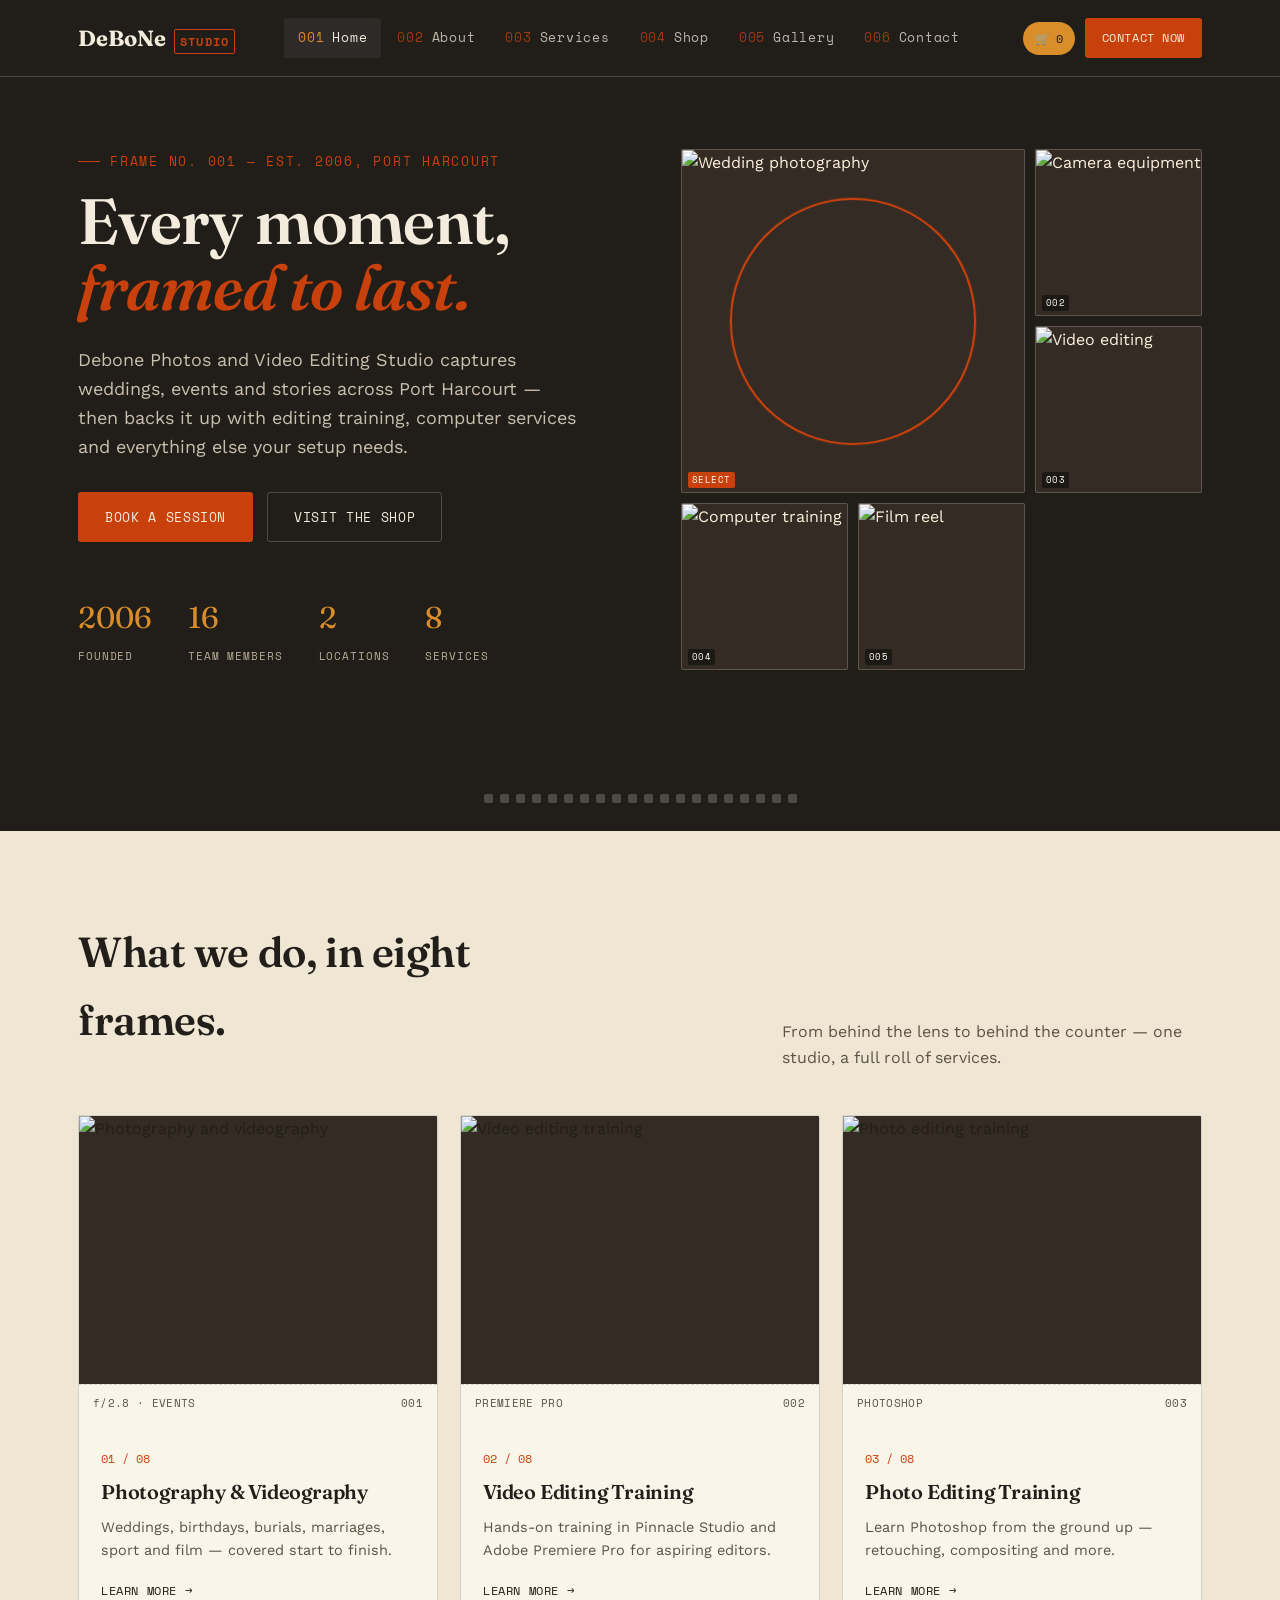
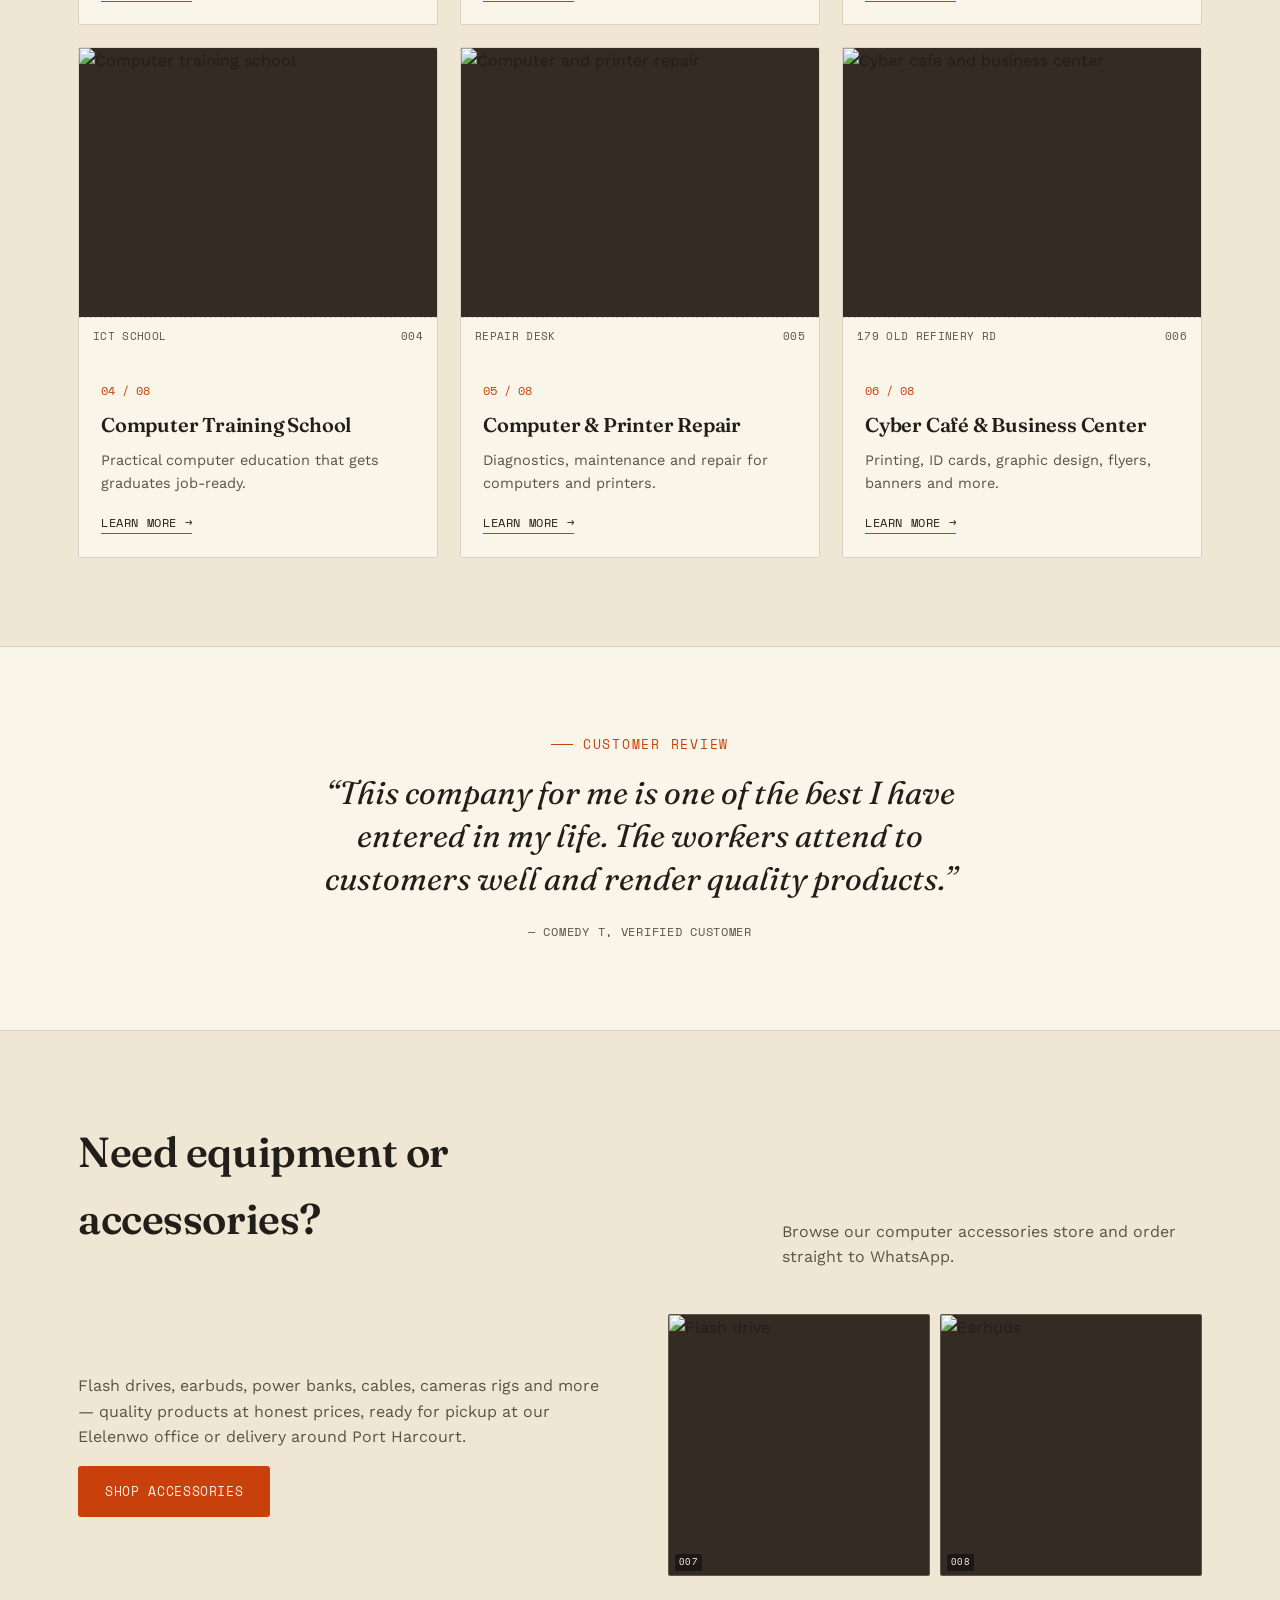
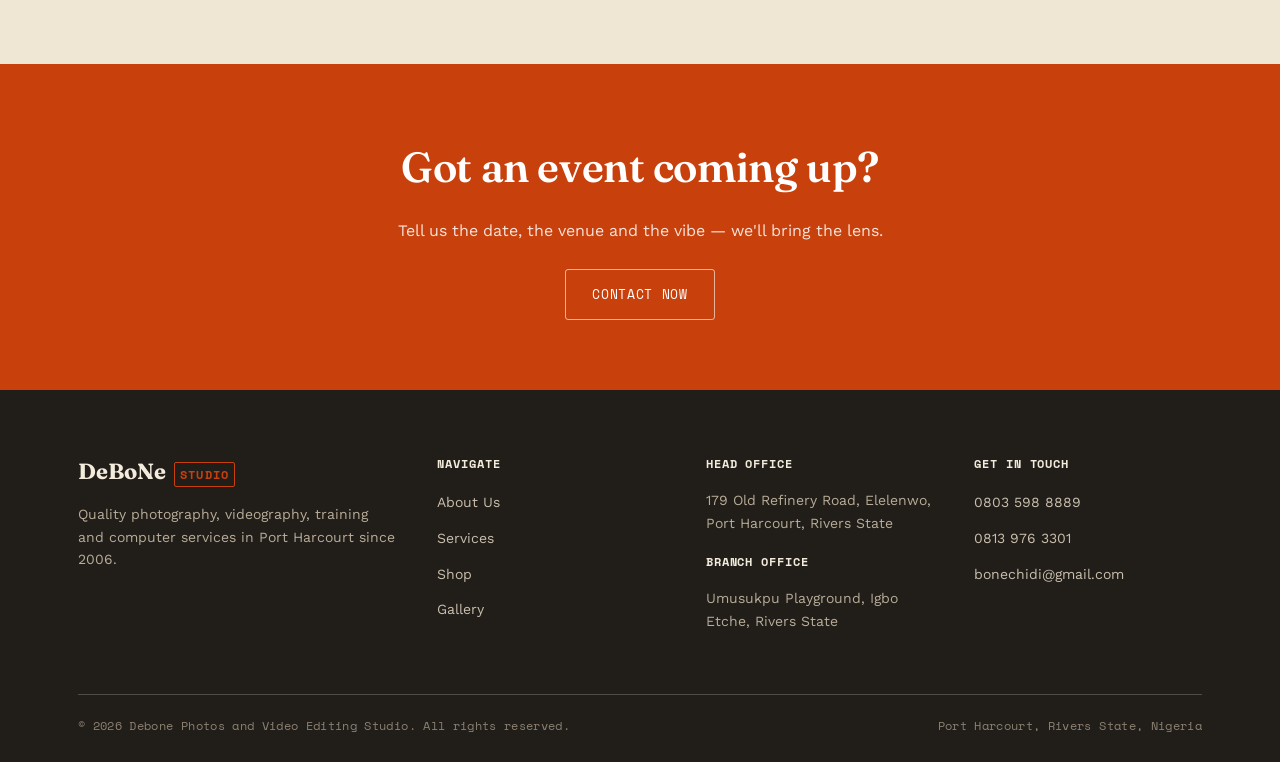
==== index.html @ 64c5678b "Add files via upload" ====
<!DOCTYPE html>
<html lang="en">
<head>
<meta charset="UTF-8">
<meta name="viewport" content="width=device-width, initial-scale=1.0">
<title>Debone Photos and Video Editing Studio | Port Harcourt</title>
<meta name="description" content="Debone Photos and Video Editing Studio — photography, videography, editing training, computer services and accessories in Port Harcourt, Rivers State, since 2006.">
<link rel="stylesheet" href="styles.css">
</head>
<body>

<header class="site-header">
  <div class="nav-wrap">
    <a href="index.html" class="logo">DeBoNe <em>STUDIO</em></a>
    <nav class="main-nav">
      <ul>
        <li><a href="index.html" class="active"><span class="num">001</span>Home</a></li>
        <li><a href="about.html"><span class="num">002</span>About</a></li>
        <li><a href="services.html"><span class="num">003</span>Services</a></li>
        <li><a href="shop.html"><span class="num">004</span>Shop</a></li>
        <li><a href="gallery.html"><span class="num">005</span>Gallery</a></li>
        <li><a href="contact.html"><span class="num">006</span>Contact</a></li>
      </ul>
    </nav>
    <div class="nav-cta">
      <a href="shop.html" class="cart-pill">🛒 <span id="navCartCount">0</span></a>
      <a href="contact.html" class="btn btn-primary btn-sm">Contact Now</a>
      <button class="hamburger" aria-label="Toggle menu">☰</button>
    </div>
  </div>
</header>

<section class="hero">
  <div class="container hero-grid">
    <div>
      <div class="eyebrow">FRAME NO. 001 — EST. 2006, PORT HARCOURT</div>
      <h1>Every moment,<br><span class="accent">framed to last.</span></h1>
      <p class="lede">Debone Photos and Video Editing Studio captures weddings, events and stories across Port Harcourt — then backs it up with editing training, computer services and everything else your setup needs.</p>
      <div class="hero-actions">
        <a href="contact.html" class="btn btn-primary">Book a Session</a>
        <a href="shop.html" class="btn btn-outline-dark">Visit the Shop</a>
      </div>
      <div class="hero-stats">
        <div><span class="n">2006</span><span class="l">Founded</span></div>
        <div><span class="n">16</span><span class="l">Team Members</span></div>
        <div><span class="n">2</span><span class="l">Locations</span></div>
        <div><span class="n">8</span><span class="l">Services</span></div>
      </div>
    </div>
    <div class="contact-sheet">
      <div class="frame selected"><img src="https://images.unsplash.com/photo-1519741497674-611481863552?w=800&q=80" alt="Wedding photography"><span class="fnum">SELECT</span></div>
      <div class="frame"><img src="https://images.unsplash.com/photo-1516035069371-29a1b244cc32?w=500&q=80" alt="Camera equipment"><span class="fnum">002</span></div>
      <div class="frame"><img src="https://images.unsplash.com/photo-1574717024653-61fd2cf4d44d?w=500&q=80" alt="Video editing"><span class="fnum">003</span></div>
      <div class="frame"><img src="https://images.unsplash.com/photo-1522202176988-66273c2fd55f?w=500&q=80" alt="Computer training"><span class="fnum">004</span></div>
      <div class="frame"><img src="https://images.unsplash.com/photo-1478720568477-152d9b164e26?w=500&q=80" alt="Film reel"><span class="fnum">005</span></div>
    </div>
  </div>
</section>

<div class="filmstrip on-dark" style="background:var(--charcoal);">
  <div class="container filmstrip">
    <span></span><span></span><span></span><span></span><span></span><span></span><span></span><span></span><span></span><span></span>
    <span></span><span></span><span></span><span></span><span></span><span></span><span></span><span></span><span></span><span></span>
  </div>
</div>

<section>
  <div class="container">
    <div class="section-head">
      <h2>What we do, in eight frames.</h2>
      <p>From behind the lens to behind the counter — one studio, a full roll of services.</p>
    </div>
    <div class="grid-3">
      <div class="proof-card">
        <div class="thumb"><img src="https://images.unsplash.com/photo-1519741497674-611481863552?w=600&q=80" alt="Photography and videography"></div>
        <div class="cap"><span>f/2.8 · EVENTS</span><span>001</span></div>
        <div class="body">
          <span class="idx">01 / 08</span>
          <h3>Photography &amp; Videography</h3>
          <p>Weddings, birthdays, burials, marriages, sport and film — covered start to finish.</p>
          <a href="services.html" class="link">Learn more →</a>
        </div>
      </div>
      <div class="proof-card">
        <div class="thumb"><img src="https://images.unsplash.com/photo-1574717024653-61fd2cf4d44d?w=600&q=80" alt="Video editing training"></div>
        <div class="cap"><span>PREMIERE PRO</span><span>002</span></div>
        <div class="body">
          <span class="idx">02 / 08</span>
          <h3>Video Editing Training</h3>
          <p>Hands-on training in Pinnacle Studio and Adobe Premiere Pro for aspiring editors.</p>
          <a href="services.html" class="link">Learn more →</a>
        </div>
      </div>
      <div class="proof-card">
        <div class="thumb"><img src="https://images.unsplash.com/photo-1609921212029-bb5a28e60960?w=600&q=80" alt="Photo editing training"></div>
        <div class="cap"><span>PHOTOSHOP</span><span>003</span></div>
        <div class="body">
          <span class="idx">03 / 08</span>
          <h3>Photo Editing Training</h3>
          <p>Learn Photoshop from the ground up — retouching, compositing and more.</p>
          <a href="services.html" class="link">Learn more →</a>
        </div>
      </div>
      <div class="proof-card">
        <div class="thumb"><img src="https://images.unsplash.com/photo-1522202176988-66273c2fd55f?w=600&q=80" alt="Computer training school"></div>
        <div class="cap"><span>ICT SCHOOL</span><span>004</span></div>
        <div class="body">
          <span class="idx">04 / 08</span>
          <h3>Computer Training School</h3>
          <p>Practical computer education that gets graduates job-ready.</p>
          <a href="services.html" class="link">Learn more →</a>
        </div>
      </div>
      <div class="proof-card">
        <div class="thumb"><img src="https://images.unsplash.com/photo-1597872200969-2b65d56bd16b?w=600&q=80" alt="Computer and printer repair"></div>
        <div class="cap"><span>REPAIR DESK</span><span>005</span></div>
        <div class="body">
          <span class="idx">05 / 08</span>
          <h3>Computer &amp; Printer Repair</h3>
          <p>Diagnostics, maintenance and repair for computers and printers.</p>
          <a href="services.html" class="link">Learn more →</a>
        </div>
      </div>
      <div class="proof-card">
        <div class="thumb"><img src="https://images.unsplash.com/photo-1568205612837-017257d2310a?w=600&q=80" alt="Cyber cafe and business center"></div>
        <div class="cap"><span>179 OLD REFINERY RD</span><span>006</span></div>
        <div class="body">
          <span class="idx">06 / 08</span>
          <h3>Cyber Café &amp; Business Center</h3>
          <p>Printing, ID cards, graphic design, flyers, banners and more.</p>
          <a href="services.html" class="link">Learn more →</a>
        </div>
      </div>
    </div>
  </div>
</section>

<section class="band">
  <div class="container quote-block">
    <div class="eyebrow" style="justify-content:center;">CUSTOMER REVIEW</div>
    <q>This company for me is one of the best I have entered in my life. The workers attend to customers well and render quality products.</q>
    <div class="who">— Comedy T, Verified Customer</div>
  </div>
</section>

<section>
  <div class="container">
    <div class="section-head">
      <h2>Need equipment or accessories?</h2>
      <p>Browse our computer accessories store and order straight to WhatsApp.</p>
    </div>
    <div class="two-col">
      <div>
        <p>Flash drives, earbuds, power banks, cables, cameras rigs and more — quality products at honest prices, ready for pickup at our Elelenwo office or delivery around Port Harcourt.</p>
        <a href="shop.html" class="btn btn-primary">Shop Accessories</a>
      </div>
      <div class="contact-sheet" style="grid-template-columns:repeat(2,1fr);">
        <div class="frame"><img src="https://images.unsplash.com/photo-1618410320928-25228d811631?w=500&q=80" alt="Flash drive"><span class="fnum">007</span></div>
        <div class="frame"><img src="https://images.unsplash.com/photo-1590658268037-6bf12165a8df?w=500&q=80" alt="Earbuds"><span class="fnum">008</span></div>
      </div>
    </div>
  </div>
</section>

<section class="cta-band">
  <div class="container">
    <h2>Got an event coming up?</h2>
    <p>Tell us the date, the venue and the vibe — we'll bring the lens.</p>
    <a href="contact.html" class="btn btn-outline-dark">Contact Now</a>
  </div>
</section>

<footer class="site-footer">
  <div class="container">
    <div class="footer-grid">
      <div>
        <div class="logo" style="margin-bottom:14px;">DeBoNe <em>STUDIO</em></div>
        <p>Quality photography, videography, training and computer services in Port Harcourt since 2006.</p>
      </div>
      <div>
        <h4>Navigate</h4>
        <ul>
          <li><a href="about.html">About Us</a></li>
          <li><a href="services.html">Services</a></li>
          <li><a href="shop.html">Shop</a></li>
          <li><a href="gallery.html">Gallery</a></li>
        </ul>
      </div>
      <div>
        <h4>Head Office</h4>
        <p>179 Old Refinery Road, Elelenwo, Port Harcourt, Rivers State</p>
        <h4 style="margin-top:18px;">Branch Office</h4>
        <p>Umusukpu Playground, Igbo Etche, Rivers State</p>
      </div>
      <div>
        <h4>Get in Touch</h4>
        <ul>
          <li><a href="tel:+2348035988889">0803 598 8889</a></li>
          <li><a href="tel:+2348139763301">0813 976 3301</a></li>
          <li><a href="mailto:bonechidi@gmail.com">bonechidi@gmail.com</a></li>
        </ul>
      </div>
    </div>
    <div class="footer-bottom">
      <span>© 2026 Debone Photos and Video Editing Studio. All rights reserved.</span>
      <span>Port Harcourt, Rivers State, Nigeria</span>
    </div>
  </div>
</footer>

<script src="script.js"></script>
</body>
</html>
---- styles.css ----
/* ============================================================
   DEBONE PHOTOS & VIDEO EDITING STUDIO
   Design system: "Contact Sheet" — darkroom / film-strip editorial
   ============================================================ */

@import url('https://fonts.googleapis.com/css2?family=Fraunces:opsz,wght@9..144,400;9..144,500;9..144,600;9..144,700;9..144,900&family=Work+Sans:wght@400;500;600;700&family=Space+Mono:wght@400;700&display=swap');

:root{
  /* palette */
  --charcoal:#211D19;
  --charcoal-soft:#332B24;
  --paper:#EFE6D3;
  --paper-card:#FAF5E9;
  --ink:#221E19;
  --ink-soft:#5B5346;
  --cream:#F3ECDD;
  --safelight:#C8410C;
  --safelight-dark:#9C3208;
  --amber:#D98E2A;
  --sage:#56624A;
  --line: rgba(34,30,25,.16);
  --line-light: rgba(243,236,221,.22);

  --font-display:'Fraunces', serif;
  --font-body:'Work Sans', sans-serif;
  --font-mono:'Space Mono', monospace;

  --container: 1180px;
  --radius: 3px;
}

*,*::before,*::after{box-sizing:border-box;}
html{scroll-behavior:smooth;}
body{
  margin:0;
  background:var(--paper);
  color:var(--ink);
  font-family:var(--font-body);
  font-size:16px;
  line-height:1.6;
  -webkit-font-smoothing:antialiased;
}
img{max-width:100%;display:block;}
a{color:inherit;text-decoration:none;}
ul{margin:0;padding:0;list-style:none;}
h1,h2,h3,h4{font-family:var(--font-display);margin:0 0 .4em;font-weight:600;letter-spacing:-.01em;}
p{margin:0 0 1em;color:var(--ink-soft);}
.container{max-width:var(--container);margin:0 auto;padding:0 28px;}
section{padding:88px 0;}
@media(max-width:768px){section{padding:56px 0;}}

/* focus visibility */
a:focus-visible,button:focus-visible,input:focus-visible,textarea:focus-visible,select:focus-visible{
  outline:2px solid var(--safelight); outline-offset:3px;
}
@media (prefers-reduced-motion: reduce){
  *{animation-duration:0.01ms !important; animation-iteration-count:1 !important; transition-duration:0.01ms !important; scroll-behavior:auto !important;}
}

/* ---------- eyebrow / mono labels ---------- */
.eyebrow{
  font-family:var(--font-mono);
  font-size:12.5px;
  letter-spacing:.14em;
  text-transform:uppercase;
  color:var(--safelight);
  display:flex;
  align-items:center;
  gap:10px;
  margin-bottom:16px;
}
.eyebrow::before{
  content:"";
  width:22px;height:1px;background:var(--safelight);
}

/* ---------- sprocket / film-strip divider ---------- */
.filmstrip{
  display:flex; gap:7px; align-items:center;
  padding:14px 0;
  overflow:hidden;
}
.filmstrip span{
  width:9px;height:9px;border-radius:2px;
  background:var(--line);
  flex:none;
}
.filmstrip.on-dark span{background:var(--line-light);}

/* ============ HEADER / FRAME-COUNTER NAV ============ */
header.site-header{
  background:var(--charcoal);
  color:var(--cream);
  position:sticky; top:0; z-index:50;
  border-bottom:1px solid var(--line-light);
}
.nav-wrap{
  display:flex; align-items:center; justify-content:space-between;
  padding:18px 28px;
  max-width:var(--container); margin:0 auto;
}
.logo{
  font-family:var(--font-display);
  font-size:22px; font-weight:700;
  color:var(--cream);
  display:flex; align-items:baseline; gap:8px;
}
.logo em{
  font-style:normal; color:var(--safelight); font-size:12px;
  font-family:var(--font-mono); letter-spacing:.1em;
  border:1px solid var(--safelight); border-radius:2px; padding:2px 5px;
}
nav.main-nav ul{display:flex; gap:2px; align-items:center;}
nav.main-nav a{
  font-family:var(--font-mono);
  font-size:12.5px;
  letter-spacing:.06em;
  color:var(--cream);
  opacity:.75;
  padding:10px 14px;
  display:flex; gap:8px; align-items:baseline;
  border-radius:2px;
  transition:opacity .15s ease, background .15s ease;
}
nav.main-nav a .num{color:var(--safelight); opacity:1;}
nav.main-nav a:hover, nav.main-nav a.active{opacity:1; background:rgba(255,255,255,.06);}
nav.main-nav a.active .num{color:var(--amber);}

.nav-cta{display:flex; align-items:center; gap:10px;}
.cart-pill{
  font-family:var(--font-mono); font-size:12px; color:var(--charcoal);
  background:var(--amber); border-radius:20px; padding:7px 12px;
  display:flex; align-items:center; gap:6px;
}
.hamburger{display:none; background:none; border:0; color:var(--cream); font-size:22px; cursor:pointer;}

@media(max-width:900px){
  nav.main-nav{
    position:fixed; inset:64px 0 0 0; background:var(--charcoal);
    display:none; flex-direction:column; padding:20px 28px; gap:6px;
    border-top:1px solid var(--line-light);
  }
  nav.main-nav.open{display:flex;}
  nav.main-nav ul{flex-direction:column; width:100%; align-items:stretch;}
  nav.main-nav a{padding:16px 6px; font-size:14px; border-bottom:1px solid var(--line-light);}
  .hamburger{display:block;}
}

/* ============ BUTTONS ============ */
.btn{
  font-family:var(--font-mono);
  font-size:13px; letter-spacing:.05em; text-transform:uppercase;
  padding:14px 26px;
  border-radius:var(--radius);
  border:1px solid transparent;
  display:inline-flex; align-items:center; gap:10px;
  cursor:pointer;
  transition:transform .15s ease, background .15s ease, color .15s ease, border-color .15s ease;
}
.btn:hover{transform:translateY(-2px);}
.btn-primary{background:var(--safelight); color:var(--cream);}
.btn-primary:hover{background:var(--safelight-dark);}
.btn-outline{border-color:var(--ink); color:var(--ink); background:transparent;}
.btn-outline:hover{background:var(--ink); color:var(--cream);}
.btn-outline-dark{border-color:var(--line-light); color:var(--cream); background:transparent;}
.btn-outline-dark:hover{background:rgba(255,255,255,.08);}
.btn-sm{padding:10px 16px; font-size:11.5px;}
.btn-block{width:100%; justify-content:center;}

/* ============ HERO / CONTACT SHEET ============ */
.hero{
  background:var(--charcoal); color:var(--cream);
  padding:72px 0 96px;
  position:relative;
}
.hero-grid{
  display:grid; grid-template-columns:1.05fr 1fr; gap:56px; align-items:center;
}
.hero h1{
  font-size:clamp(38px,5.2vw,64px);
  color:var(--cream);
  line-height:1.04;
}
.hero h1 .accent{color:var(--safelight); font-style:italic;}
.hero p.lede{color:#C9BFAE; font-size:18px; max-width:46ch;}
.hero-actions{display:flex; gap:14px; margin-top:30px; flex-wrap:wrap;}
.hero-stats{display:flex; gap:36px; margin-top:52px; flex-wrap:wrap;}
.hero-stats div{font-family:var(--font-mono);}
.hero-stats .n{font-family:var(--font-display); font-size:30px; color:var(--amber); display:block;}
.hero-stats .l{font-size:11px; letter-spacing:.08em; text-transform:uppercase; color:#B7AC98;}

/* contact sheet mosaic */
.contact-sheet{
  display:grid;
  grid-template-columns:repeat(3,1fr);
  gap:10px;
  position:relative;
}
.frame{
  position:relative;
  aspect-ratio:1/1;
  overflow:hidden;
  border-radius:2px;
  border:1px solid var(--line-light);
  background:var(--charcoal-soft);
}
.frame img{width:100%;height:100%;object-fit:cover; filter:sepia(.12) saturate(1.05);}
.frame .fnum{
  position:absolute; bottom:4px; left:6px;
  font-family:var(--font-mono); font-size:9px; color:#fff;
  background:rgba(0,0,0,.45); padding:1px 4px; border-radius:2px; letter-spacing:.05em;
}
.frame.selected{grid-column:span 2; grid-row:span 2;}
.frame.selected::after{
  content:"";
  position:absolute; inset:14%;
  border:2px solid var(--safelight);
  border-radius:50%;
  box-shadow:0 0 0 1px rgba(200,65,12,.25);
  pointer-events:none;
}
.frame.selected .fnum{background:var(--safelight); color:#fff;}

/* ============ SECTION HEADS ============ */
.section-head{
  display:flex; justify-content:space-between; align-items:flex-end; gap:24px;
  margin-bottom:44px; flex-wrap:wrap;
}
.section-head h2{font-size:clamp(28px,3.4vw,42px); max-width:16ch;}
.section-head p{max-width:42ch; margin:0;}

/* ============ CARDS: services ============ */
.grid-3{display:grid; grid-template-columns:repeat(3,1fr); gap:22px;}
.grid-2{display:grid; grid-template-columns:repeat(2,1fr); gap:22px;}
@media(max-width:900px){.grid-3,.grid-2{grid-template-columns:1fr;}}

.proof-card{
  background:var(--paper-card);
  border:1px solid var(--line);
  border-radius:2px;
  overflow:hidden;
  display:flex; flex-direction:column;
  transition:transform .18s ease, box-shadow .18s ease;
}
.proof-card:hover{transform:translateY(-4px); box-shadow:0 14px 30px rgba(34,30,25,.12);}
.proof-card .thumb{aspect-ratio:4/3; overflow:hidden; position:relative; background:var(--charcoal-soft);}
.proof-card .thumb img{width:100%;height:100%;object-fit:cover;}
.proof-card .cap{
  padding:10px 14px; border-top:1px dashed var(--line);
  font-family:var(--font-mono); font-size:11px; color:var(--ink-soft);
  display:flex; justify-content:space-between; letter-spacing:.03em;
}
.proof-card .body{padding:22px;}
.proof-card .body .idx{font-family:var(--font-mono); color:var(--safelight); font-size:12px;}
.proof-card .body h3{font-size:20px; margin-top:6px;}
.proof-card .body p{font-size:14.5px; margin-bottom:14px;}
.proof-card .body a.link{
  font-family:var(--font-mono); font-size:12px; text-transform:uppercase; letter-spacing:.05em;
  color:var(--ink); border-bottom:1px solid var(--safelight); padding-bottom:2px;
}

/* ============ TESTIMONIAL / BAND ============ */
.band{background:var(--paper-card); border-top:1px solid var(--line); border-bottom:1px solid var(--line);}
.quote-block{max-width:760px; margin:0 auto; text-align:center;}
.quote-block q{
  font-family:var(--font-display); font-size:clamp(22px,3vw,32px); font-style:italic;
  color:var(--ink); display:block; margin-bottom:22px; line-height:1.35;
}
.quote-block .who{font-family:var(--font-mono); font-size:12px; letter-spacing:.06em; color:var(--ink-soft); text-transform:uppercase;}

/* ============ CTA BAND ============ */
.cta-band{
  background:var(--safelight); color:#fff; text-align:center; padding:70px 0;
}
.cta-band h2{color:#fff; font-size:clamp(26px,3.6vw,42px);}
.cta-band p{color:rgba(255,255,255,.85); max-width:52ch; margin:0 auto 26px;}
.cta-band .btn-outline-dark{border-color:rgba(255,255,255,.6); color:#fff;}
.cta-band .btn-outline-dark:hover{background:rgba(255,255,255,.15);}

/* ============ FOOTER ============ */
footer.site-footer{background:var(--charcoal); color:#C9BFAE; padding:64px 0 26px;}
.footer-grid{display:grid; grid-template-columns:1.4fr 1fr 1fr 1fr; gap:40px; margin-bottom:48px;}
@media(max-width:800px){.footer-grid{grid-template-columns:1fr 1fr;} }
footer.site-footer h4{color:var(--cream); font-family:var(--font-mono); font-size:12px; letter-spacing:.08em; text-transform:uppercase; margin-bottom:16px;}
footer.site-footer p{color:#B7AC98; font-size:14px;}
footer.site-footer ul li{margin-bottom:10px;}
footer.site-footer a{color:#C9BFAE; font-size:14px; transition:color .15s ease;}
footer.site-footer a:hover{color:var(--amber);}
.footer-bottom{
  border-top:1px solid var(--line-light); padding-top:22px;
  display:flex; justify-content:space-between; flex-wrap:wrap; gap:12px;
  font-family:var(--font-mono); font-size:11.5px; color:#8B8172; letter-spacing:.03em;
}

/* ============ PAGE HEADER (inner pages) ============ */
.page-hero{background:var(--charcoal); color:var(--cream); padding:64px 0 54px;}
.page-hero h1{color:var(--cream); font-size:clamp(32px,4.6vw,52px);}
.page-hero p{color:#C9BFAE; max-width:56ch; font-size:17px;}
.breadcrumb{font-family:var(--font-mono); font-size:11.5px; color:var(--amber); letter-spacing:.06em; margin-bottom:14px;}

/* ============ FORMS ============ */
.field{margin-bottom:20px;}
.field label{
  display:block; font-family:var(--font-mono); font-size:11.5px; text-transform:uppercase;
  letter-spacing:.06em; margin-bottom:8px; color:var(--ink-soft);
}
.field input, .field textarea, .field select{
  width:100%; padding:13px 14px; border:1px solid var(--line); border-radius:2px;
  background:var(--paper-card); font-family:var(--font-body); font-size:15px; color:var(--ink);
}
.field textarea{min-height:130px; resize:vertical;}
.field input:focus, .field textarea:focus, .field select:focus{border-color:var(--safelight);}
.form-row{display:grid; grid-template-columns:1fr 1fr; gap:18px;}
@media(max-width:700px){.form-row{grid-template-columns:1fr;}}
.form-note{font-family:var(--font-mono); font-size:12px; color:var(--ink-soft); margin-top:6px;}

/* ============ SHOP ============ */
.shop-layout{display:grid; grid-template-columns:1fr 340px; gap:40px; align-items:flex-start;}
@media(max-width:980px){.shop-layout{grid-template-columns:1fr;}}
.shop-toolbar{display:flex; gap:10px; flex-wrap:wrap; margin-bottom:26px;}
.chip{
  font-family:var(--font-mono); font-size:12px; padding:8px 14px; border-radius:20px;
  border:1px solid var(--line); cursor:pointer; background:var(--paper-card);
  transition:background .15s ease, color .15s ease;
}
.chip.active{background:var(--ink); color:var(--cream); border-color:var(--ink);}
.product-grid{display:grid; grid-template-columns:repeat(3,1fr); gap:20px;}
@media(max-width:900px){.product-grid{grid-template-columns:repeat(2,1fr);}}
@media(max-width:560px){.product-grid{grid-template-columns:1fr;}}
.product-card{
  background:var(--paper-card); border:1px solid var(--line); border-radius:2px; overflow:hidden;
  display:flex; flex-direction:column;
}
.product-card .thumb{aspect-ratio:1/1; overflow:hidden; background:var(--charcoal-soft);}
.product-card .thumb img{width:100%;height:100%;object-fit:cover;}
.product-card .pbody{padding:16px; display:flex; flex-direction:column; gap:8px; flex:1;}
.product-card .tag{font-family:var(--font-mono); font-size:10px; letter-spacing:.06em; text-transform:uppercase; color:var(--safelight);}
.product-card h4{font-size:16px; margin:0;}
.product-card .price{font-family:var(--font-mono); font-weight:700; color:var(--sage); font-size:15px; margin-top:auto;}
.product-card .add-btn{
  margin-top:8px; width:100%; padding:10px; border:1px solid var(--ink); background:transparent;
  font-family:var(--font-mono); font-size:11.5px; text-transform:uppercase; letter-spacing:.05em; cursor:pointer;
  border-radius:2px; transition:all .15s ease;
}
.product-card .add-btn:hover{background:var(--ink); color:var(--cream);}
.product-card .add-btn.added{background:var(--sage); border-color:var(--sage); color:#fff;}

.cart-panel{
  background:var(--charcoal); color:var(--cream); border-radius:3px; padding:24px;
  position:sticky; top:100px;
}
.cart-panel h3{color:var(--cream); font-size:19px; display:flex; align-items:center; justify-content:space-between;}
.cart-panel h3 .count{font-family:var(--font-mono); font-size:12px; background:var(--safelight); padding:2px 8px; border-radius:12px;}
#cartItems{margin:18px 0; display:flex; flex-direction:column; gap:12px; max-height:320px; overflow:auto;}
.cart-item{display:flex; justify-content:space-between; gap:8px; font-size:13.5px; border-bottom:1px solid var(--line-light); padding-bottom:10px;}
.cart-item .ci-name{color:var(--cream);}
.cart-item .ci-meta{font-family:var(--font-mono); font-size:11px; color:#B7AC98;}
.cart-item .ci-remove{color:var(--safelight); font-family:var(--font-mono); font-size:11px; cursor:pointer; background:none; border:none;}
.cart-empty{font-family:var(--font-mono); font-size:12.5px; color:#B7AC98; padding:20px 0; text-align:center; border:1px dashed var(--line-light); border-radius:2px;}
.cart-total{display:flex; justify-content:space-between; font-family:var(--font-mono); font-size:14px; padding-top:14px; border-top:1px solid var(--line-light); margin-bottom:18px;}
.cart-total strong{color:var(--amber);}

/* ============ GALLERY ============ */
.gallery-grid{display:grid; grid-template-columns:repeat(4,1fr); gap:12px;}
@media(max-width:900px){.gallery-grid{grid-template-columns:repeat(2,1fr);}}
.gallery-grid .frame{aspect-ratio:1/1; cursor:pointer;}
.gallery-grid .frame:nth-child(5n+1){grid-column:span 2; grid-row:span 2;}
.video-grid{display:grid; grid-template-columns:repeat(2,1fr); gap:22px; margin-top:20px;}
@media(max-width:800px){.video-grid{grid-template-columns:1fr;}}
.video-card{border:1px solid var(--line); background:var(--paper-card); border-radius:2px; overflow:hidden;}
.video-card .video-wrap{position:relative; padding-top:56.25%; background:var(--charcoal);}
.video-card .video-wrap iframe{position:absolute; inset:0; width:100%; height:100%; border:0;}
.video-card .vcap{padding:14px 16px; font-family:var(--font-mono); font-size:12.5px; color:var(--ink-soft);}

/* ============ MAP / CONTACT ============ */
.contact-layout{display:grid; grid-template-columns:1fr 1fr; gap:48px; align-items:start;}
@media(max-width:900px){.contact-layout{grid-template-columns:1fr;}}
.office-card{border:1px solid var(--line); background:var(--paper-card); padding:22px; border-radius:2px; margin-bottom:16px;}
.office-card .eyebrow{margin-bottom:8px;}
.office-card h4{font-size:17px; margin-bottom:6px;}
.map-embed{border:1px solid var(--line); border-radius:2px; overflow:hidden; height:280px; margin-bottom:16px;}
.map-embed iframe{width:100%;height:100%;border:0;}
.contact-quick{display:flex; gap:12px; flex-wrap:wrap; margin-top:8px;}
.quick-btn{
  display:flex; align-items:center; gap:8px; border:1px solid var(--line); padding:10px 16px;
  border-radius:2px; font-family:var(--font-mono); font-size:12.5px; background:var(--paper-card);
}
.quick-btn:hover{border-color:var(--safelight); color:var(--safelight);}

/* ============ MISC UTILITY ============ */
.text-center{text-align:center;}
.tag-list{display:flex; gap:10px; flex-wrap:wrap; margin-top:14px;}
.tag-list span{
  font-family:var(--font-mono); font-size:11px; text-transform:uppercase; letter-spacing:.05em;
  border:1px solid var(--line); padding:6px 12px; border-radius:20px; color:var(--ink-soft);
}
.two-col{display:grid; grid-template-columns:1fr 1fr; gap:56px; align-items:center;}
@media(max-width:860px){.two-col{grid-template-columns:1fr; gap:32px;}}
.stat-grid{display:grid; grid-template-columns:repeat(4,1fr); gap:22px; text-align:center;}
@media(max-width:700px){.stat-grid{grid-template-columns:repeat(2,1fr);}}
.stat-grid .n{font-family:var(--font-display); font-size:40px; color:var(--safelight); display:block;}
.stat-grid .l{font-family:var(--font-mono); font-size:11px; letter-spacing:.06em; text-transform:uppercase; color:var(--ink-soft);}

.team-strip{display:flex; gap:16px; flex-wrap:wrap; margin-top:24px;}
.avatar-frame{width:64px; height:64px; border-radius:50%; border:2px solid var(--safelight); overflow:hidden;}
.avatar-frame img{width:100%; height:100%; object-fit:cover;}

.toast{
  position:fixed; bottom:24px; right:24px; background:var(--ink); color:var(--cream);
  padding:14px 20px; border-radius:2px; font-family:var(--font-mono); font-size:13px;
  transform:translateY(120%); transition:transform .3s ease; z-index:200; max-width:320px;
}
.toast.show{transform:translateY(0);}
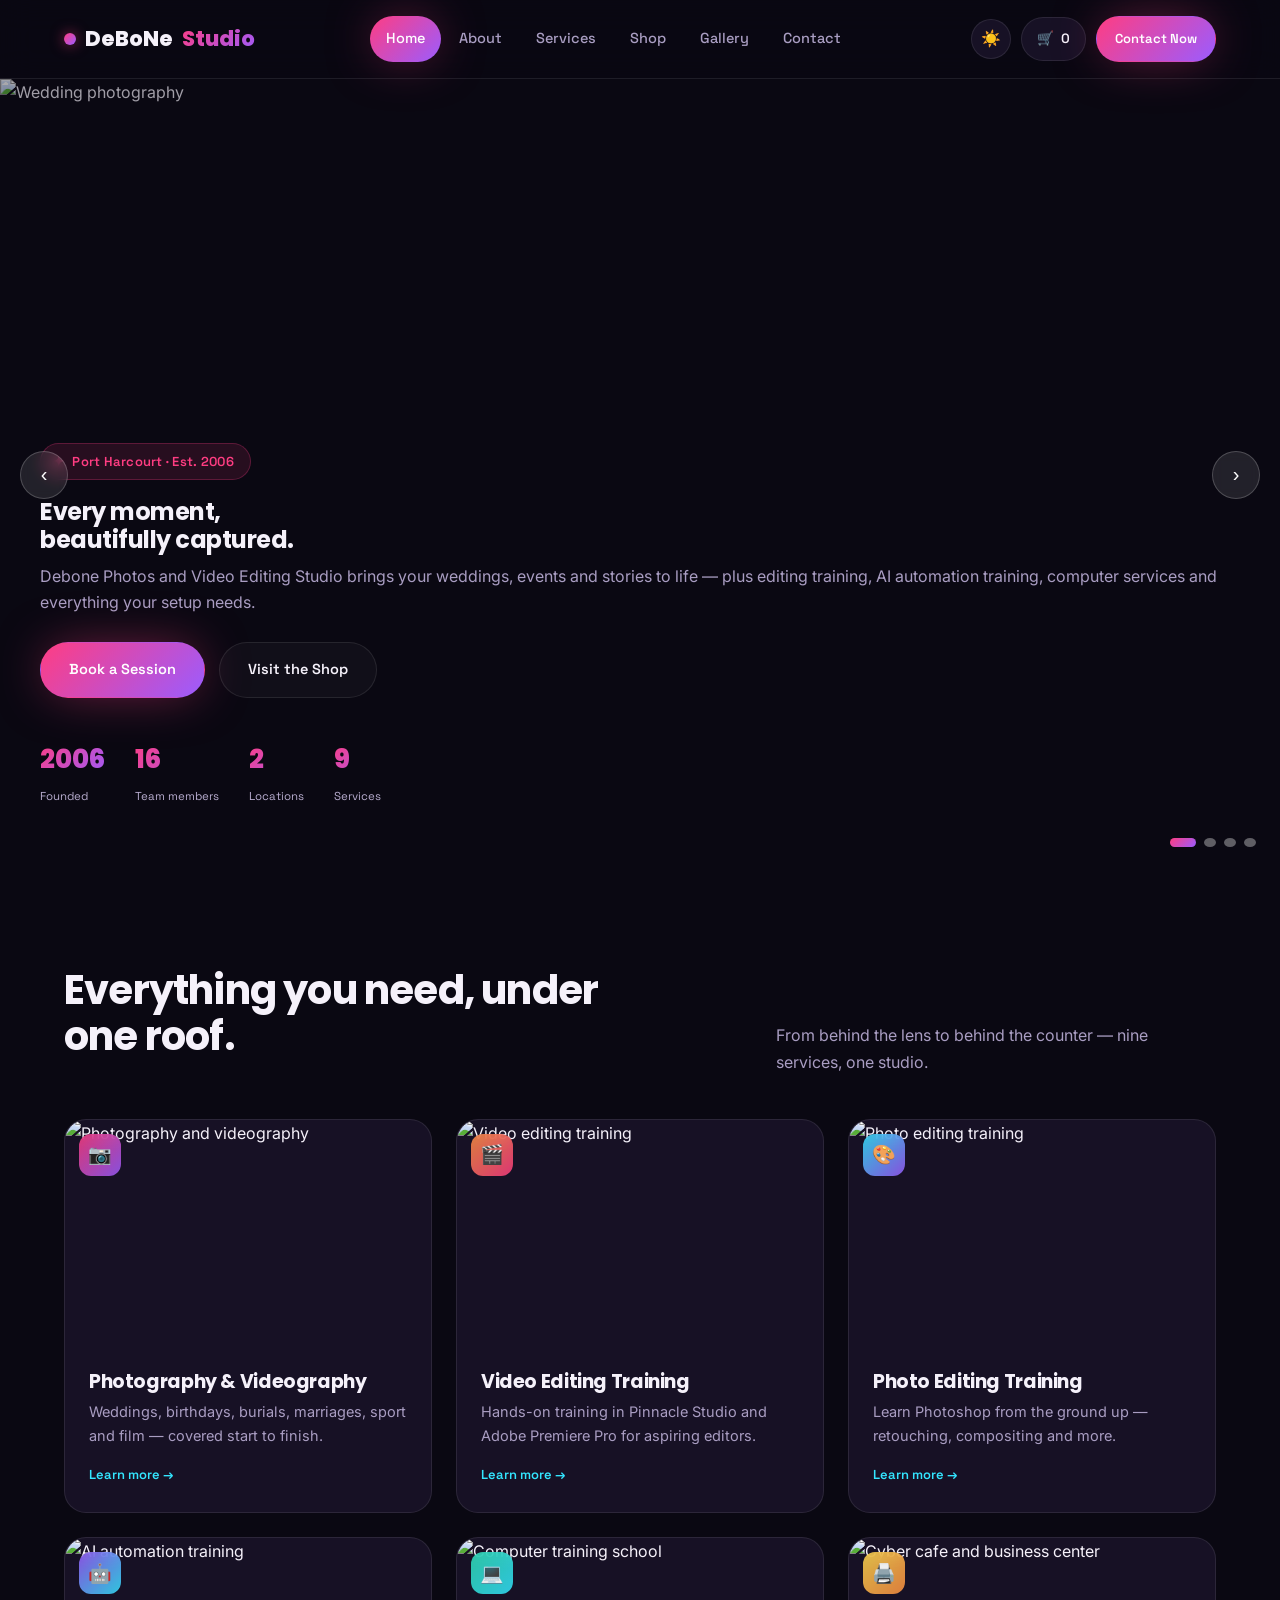
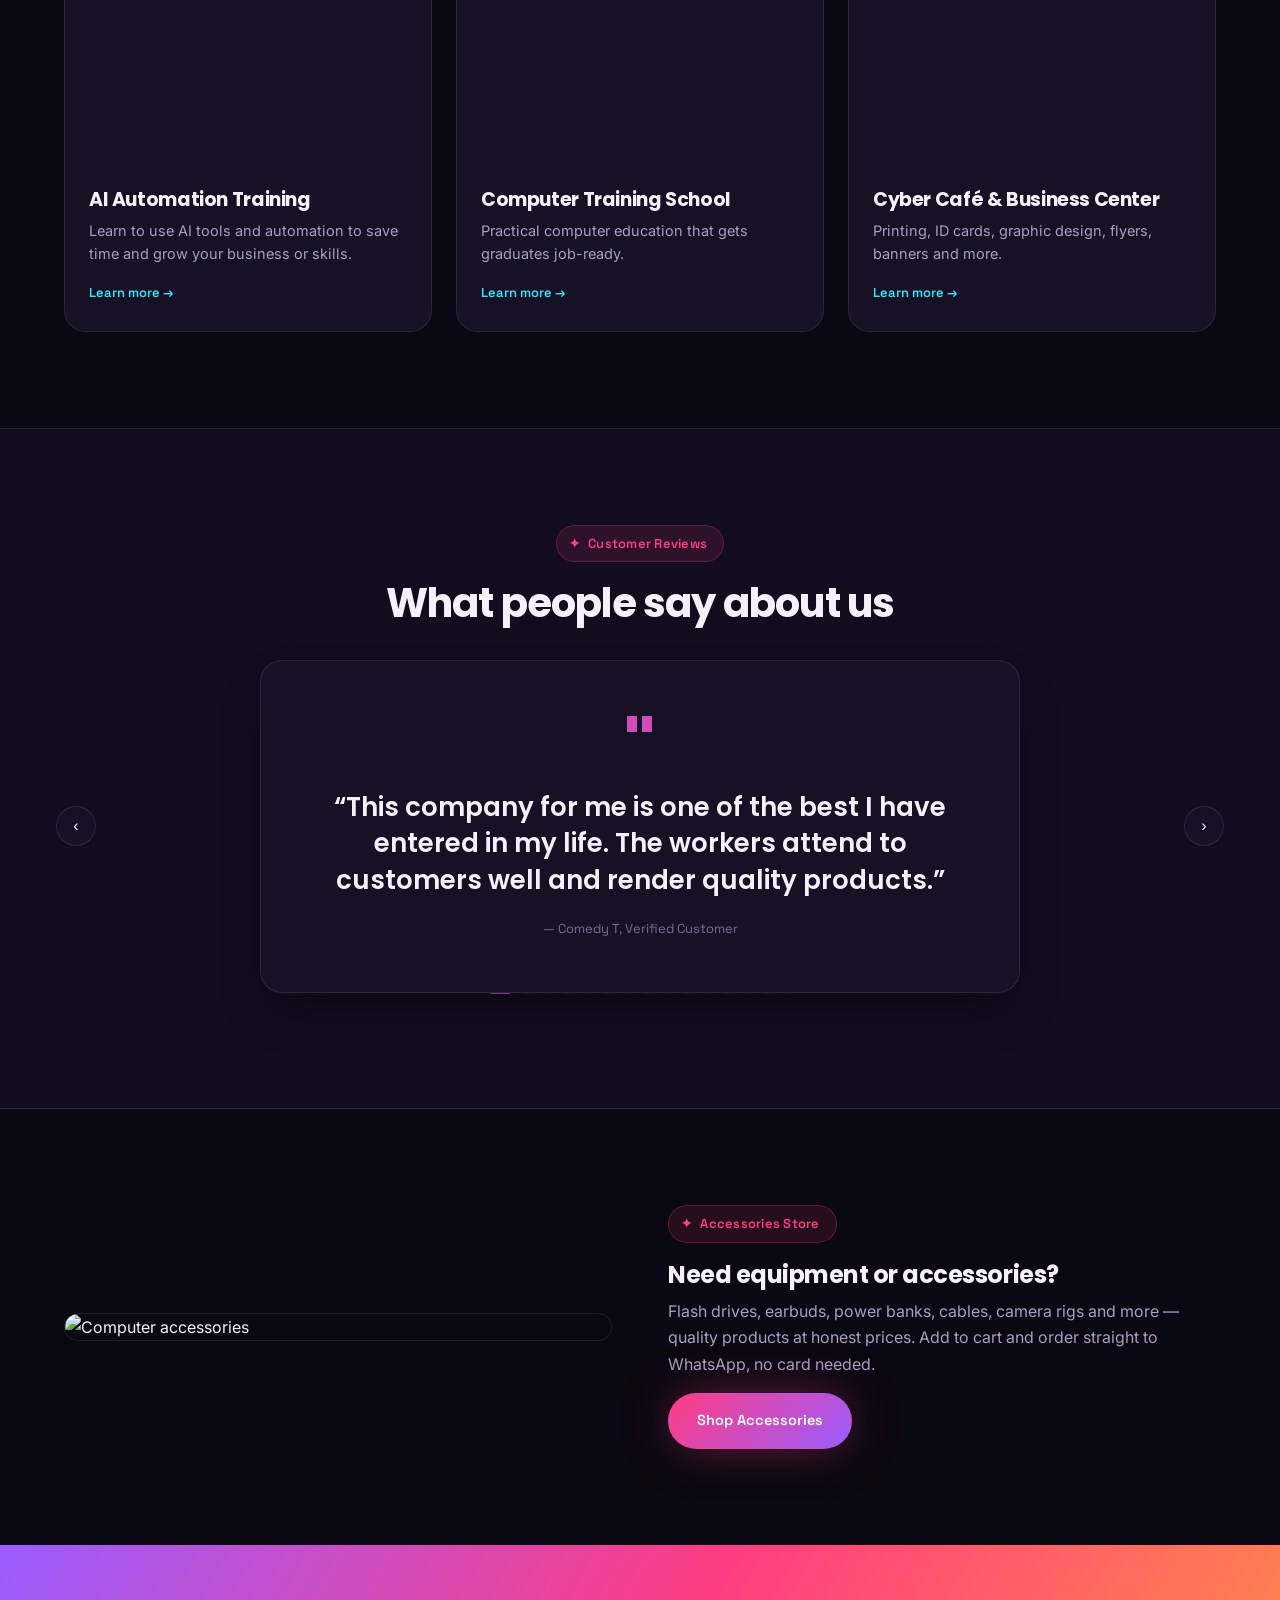
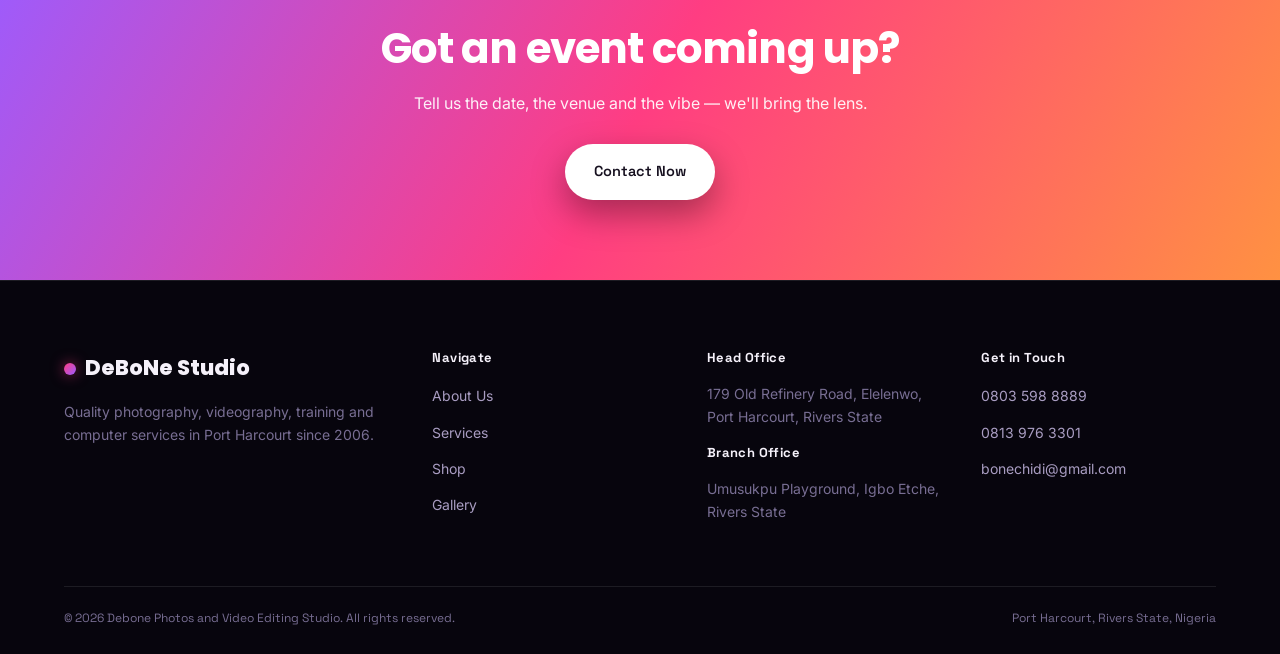
==== commit 2fc84b39: "Add files via upload" ====
--- a/index.html
+++ b/index.html
@@ -4,128 +4,140 @@
 <meta charset="UTF-8">
 <meta name="viewport" content="width=device-width, initial-scale=1.0">
 <title>Debone Photos and Video Editing Studio | Port Harcourt</title>
-<meta name="description" content="Debone Photos and Video Editing Studio — photography, videography, editing training, computer services and accessories in Port Harcourt, Rivers State, since 2006.">
+<meta name="description" content="Debone Photos and Video Editing Studio — photography, videography, editing training, AI automation training, computer services and accessories in Port Harcourt, Rivers State, since 2006.">
 <link rel="stylesheet" href="styles.css">
 </head>
 <body>
 
 <header class="site-header">
   <div class="nav-wrap">
-    <a href="index.html" class="logo">DeBoNe <em>STUDIO</em></a>
+    <a href="index.html" class="logo"><span class="dot"></span>DeBoNe <em>Studio</em></a>
     <nav class="main-nav">
       <ul>
-        <li><a href="index.html" class="active"><span class="num">001</span>Home</a></li>
-        <li><a href="about.html"><span class="num">002</span>About</a></li>
-        <li><a href="services.html"><span class="num">003</span>Services</a></li>
-        <li><a href="shop.html"><span class="num">004</span>Shop</a></li>
-        <li><a href="gallery.html"><span class="num">005</span>Gallery</a></li>
-        <li><a href="contact.html"><span class="num">006</span>Contact</a></li>
+        <li><a href="index.html" class="active">Home</a></li>
+        <li><a href="about.html">About</a></li>
+        <li><a href="services.html">Services</a></li>
+        <li><a href="shop.html">Shop</a></li>
+        <li><a href="gallery.html">Gallery</a></li>
+        <li><a href="contact.html">Contact</a></li>
       </ul>
     </nav>
     <div class="nav-cta">
+      <button class="theme-toggle" id="themeToggle" aria-label="Switch to light theme">☀️</button>
       <a href="shop.html" class="cart-pill">🛒 <span id="navCartCount">0</span></a>
       <a href="contact.html" class="btn btn-primary btn-sm">Contact Now</a>
-      <button class="hamburger" aria-label="Toggle menu">☰</button>
+      <button class="hamburger" aria-label="Open menu" aria-expanded="false">☰</button>
     </div>
   </div>
 </header>
 
-<section class="hero">
-  <div class="container hero-grid">
-    <div>
-      <div class="eyebrow">FRAME NO. 001 — EST. 2006, PORT HARCOURT</div>
-      <h1>Every moment,<br><span class="accent">framed to last.</span></h1>
-      <p class="lede">Debone Photos and Video Editing Studio captures weddings, events and stories across Port Harcourt — then backs it up with editing training, computer services and everything else your setup needs.</p>
+<section class="hero-slider" id="heroSlider">
+  <div class="hero-slide active">
+    <img src="https://images.unsplash.com/photo-1519741497674-611481863552?w=1600&q=80" alt="Wedding photography">
+  </div>
+  <div class="hero-slide">
+    <img src="https://images.unsplash.com/photo-1574717024653-61fd2cf4d44d?w=1600&q=80" alt="Video editing session">
+  </div>
+  <div class="hero-slide">
+    <img src="https://images.unsplash.com/photo-1522202176988-66273c2fd55f?w=1600&q=80" alt="Computer training class">
+  </div>
+  <div class="hero-slide">
+    <img src="https://images.unsplash.com/photo-1465146344425-f00d5f5c8f07?w=1600&q=80" alt="Live event coverage">
+  </div>
+
+  <button class="hero-arrow prev" id="heroPrev" aria-label="Previous slide">‹</button>
+  <button class="hero-arrow next" id="heroNext" aria-label="Next slide">›</button>
+  <div class="hero-dots" id="heroDots">
+    <button class="active"></button><button></button><button></button><button></button>
+  </div>
+
+  <div class="hero-content">
+    <div class="hero-content-inner">
+      <div class="eyebrow">Port Harcourt · Est. 2006</div>
+      <h1>Every moment,<br><span class="accent">beautifully captured.</span></h1>
+      <p class="lede">Debone Photos and Video Editing Studio brings your weddings, events and stories to life — plus editing training, AI automation training, computer services and everything your setup needs.</p>
       <div class="hero-actions">
         <a href="contact.html" class="btn btn-primary">Book a Session</a>
-        <a href="shop.html" class="btn btn-outline-dark">Visit the Shop</a>
+        <a href="shop.html" class="btn btn-outline">Visit the Shop</a>
       </div>
       <div class="hero-stats">
         <div><span class="n">2006</span><span class="l">Founded</span></div>
-        <div><span class="n">16</span><span class="l">Team Members</span></div>
+        <div><span class="n">16</span><span class="l">Team members</span></div>
         <div><span class="n">2</span><span class="l">Locations</span></div>
-        <div><span class="n">8</span><span class="l">Services</span></div>
-      </div>
-    </div>
-    <div class="contact-sheet">
-      <div class="frame selected"><img src="https://images.unsplash.com/photo-1519741497674-611481863552?w=800&q=80" alt="Wedding photography"><span class="fnum">SELECT</span></div>
-      <div class="frame"><img src="https://images.unsplash.com/photo-1516035069371-29a1b244cc32?w=500&q=80" alt="Camera equipment"><span class="fnum">002</span></div>
-      <div class="frame"><img src="https://images.unsplash.com/photo-1574717024653-61fd2cf4d44d?w=500&q=80" alt="Video editing"><span class="fnum">003</span></div>
-      <div class="frame"><img src="https://images.unsplash.com/photo-1522202176988-66273c2fd55f?w=500&q=80" alt="Computer training"><span class="fnum">004</span></div>
-      <div class="frame"><img src="https://images.unsplash.com/photo-1478720568477-152d9b164e26?w=500&q=80" alt="Film reel"><span class="fnum">005</span></div>
-    </div>
-  </div>
-</section>
-
-<div class="filmstrip on-dark" style="background:var(--charcoal);">
-  <div class="container filmstrip">
-    <span></span><span></span><span></span><span></span><span></span><span></span><span></span><span></span><span></span><span></span>
-    <span></span><span></span><span></span><span></span><span></span><span></span><span></span><span></span><span></span><span></span>
-  </div>
-</div>
+        <div><span class="n">9</span><span class="l">Services</span></div>
+      </div>
+    </div>
+  </div>
+</section>
 
 <section>
   <div class="container">
     <div class="section-head">
-      <h2>What we do, in eight frames.</h2>
-      <p>From behind the lens to behind the counter — one studio, a full roll of services.</p>
+      <h2>Everything you need, under one roof.</h2>
+      <p>From behind the lens to behind the counter — nine services, one studio.</p>
     </div>
     <div class="grid-3">
-      <div class="proof-card">
-        <div class="thumb"><img src="https://images.unsplash.com/photo-1519741497674-611481863552?w=600&q=80" alt="Photography and videography"></div>
-        <div class="cap"><span>f/2.8 · EVENTS</span><span>001</span></div>
-        <div class="body">
-          <span class="idx">01 / 08</span>
+      <div class="service-card">
+        <div class="thumb">
+          <img src="https://images.unsplash.com/photo-1519741497674-611481863552?w=600&q=80" alt="Photography and videography">
+          <div class="badge g1">📷</div>
+        </div>
+        <div class="body">
           <h3>Photography &amp; Videography</h3>
           <p>Weddings, birthdays, burials, marriages, sport and film — covered start to finish.</p>
           <a href="services.html" class="link">Learn more →</a>
         </div>
       </div>
-      <div class="proof-card">
-        <div class="thumb"><img src="https://images.unsplash.com/photo-1574717024653-61fd2cf4d44d?w=600&q=80" alt="Video editing training"></div>
-        <div class="cap"><span>PREMIERE PRO</span><span>002</span></div>
-        <div class="body">
-          <span class="idx">02 / 08</span>
+      <div class="service-card">
+        <div class="thumb">
+          <img src="https://images.unsplash.com/photo-1574717024653-61fd2cf4d44d?w=600&q=80" alt="Video editing training">
+          <div class="badge g2">🎬</div>
+        </div>
+        <div class="body">
           <h3>Video Editing Training</h3>
           <p>Hands-on training in Pinnacle Studio and Adobe Premiere Pro for aspiring editors.</p>
           <a href="services.html" class="link">Learn more →</a>
         </div>
       </div>
-      <div class="proof-card">
-        <div class="thumb"><img src="https://images.unsplash.com/photo-1609921212029-bb5a28e60960?w=600&q=80" alt="Photo editing training"></div>
-        <div class="cap"><span>PHOTOSHOP</span><span>003</span></div>
-        <div class="body">
-          <span class="idx">03 / 08</span>
+      <div class="service-card">
+        <div class="thumb">
+          <img src="https://images.unsplash.com/photo-1609921212029-bb5a28e60960?w=600&q=80" alt="Photo editing training">
+          <div class="badge g3">🎨</div>
+        </div>
+        <div class="body">
           <h3>Photo Editing Training</h3>
           <p>Learn Photoshop from the ground up — retouching, compositing and more.</p>
           <a href="services.html" class="link">Learn more →</a>
         </div>
       </div>
-      <div class="proof-card">
-        <div class="thumb"><img src="https://images.unsplash.com/photo-1522202176988-66273c2fd55f?w=600&q=80" alt="Computer training school"></div>
-        <div class="cap"><span>ICT SCHOOL</span><span>004</span></div>
-        <div class="body">
-          <span class="idx">04 / 08</span>
+      <div class="service-card">
+        <div class="thumb">
+          <img src="https://images.unsplash.com/photo-1677442136019-21780ecad995?w=600&q=80" alt="AI automation training">
+          <div class="badge g6">🤖</div>
+        </div>
+        <div class="body">
+          <h3>AI Automation Training</h3>
+          <p>Learn to use AI tools and automation to save time and grow your business or skills.</p>
+          <a href="services.html" class="link">Learn more →</a>
+        </div>
+      </div>
+      <div class="service-card">
+        <div class="thumb">
+          <img src="https://images.unsplash.com/photo-1522202176988-66273c2fd55f?w=600&q=80" alt="Computer training school">
+          <div class="badge g4">💻</div>
+        </div>
+        <div class="body">
           <h3>Computer Training School</h3>
           <p>Practical computer education that gets graduates job-ready.</p>
           <a href="services.html" class="link">Learn more →</a>
         </div>
       </div>
-      <div class="proof-card">
-        <div class="thumb"><img src="https://images.unsplash.com/photo-1597872200969-2b65d56bd16b?w=600&q=80" alt="Computer and printer repair"></div>
-        <div class="cap"><span>REPAIR DESK</span><span>005</span></div>
-        <div class="body">
-          <span class="idx">05 / 08</span>
-          <h3>Computer &amp; Printer Repair</h3>
-          <p>Diagnostics, maintenance and repair for computers and printers.</p>
-          <a href="services.html" class="link">Learn more →</a>
-        </div>
-      </div>
-      <div class="proof-card">
-        <div class="thumb"><img src="https://images.unsplash.com/photo-1568205612837-017257d2310a?w=600&q=80" alt="Cyber cafe and business center"></div>
-        <div class="cap"><span>179 OLD REFINERY RD</span><span>006</span></div>
-        <div class="body">
-          <span class="idx">06 / 08</span>
+      <div class="service-card">
+        <div class="thumb">
+          <img src="https://images.unsplash.com/photo-1568205612837-017257d2310a?w=600&q=80" alt="Cyber cafe and business center">
+          <div class="badge g5">🖨️</div>
+        </div>
+        <div class="body">
           <h3>Cyber Café &amp; Business Center</h3>
           <p>Printing, ID cards, graphic design, flyers, banners and more.</p>
           <a href="services.html" class="link">Learn more →</a>
@@ -136,28 +148,28 @@
 </section>
 
 <section class="band">
-  <div class="container quote-block">
-    <div class="eyebrow" style="justify-content:center;">CUSTOMER REVIEW</div>
-    <q>This company for me is one of the best I have entered in my life. The workers attend to customers well and render quality products.</q>
-    <div class="who">— Comedy T, Verified Customer</div>
+  <div class="container">
+    <div class="section-head" style="justify-content:center; text-align:center;">
+      <div>
+        <div class="eyebrow" style="justify-content:center;">Customer Reviews</div>
+        <h2 style="max-width:none;">What people say about us</h2>
+      </div>
+    </div>
+    <div class="testimonial-wrap" id="testimonialWrap"></div>
+    <div class="carousel-dots" id="testimonialDots"></div>
   </div>
 </section>
 
 <section>
-  <div class="container">
-    <div class="section-head">
+  <div class="container two-col">
+    <div class="feature-photo">
+      <img src="https://images.unsplash.com/photo-1518770660439-4636190af475?w=800&q=80" alt="Computer accessories">
+    </div>
+    <div>
+      <div class="eyebrow">Accessories Store</div>
       <h2>Need equipment or accessories?</h2>
-      <p>Browse our computer accessories store and order straight to WhatsApp.</p>
-    </div>
-    <div class="two-col">
-      <div>
-        <p>Flash drives, earbuds, power banks, cables, cameras rigs and more — quality products at honest prices, ready for pickup at our Elelenwo office or delivery around Port Harcourt.</p>
-        <a href="shop.html" class="btn btn-primary">Shop Accessories</a>
-      </div>
-      <div class="contact-sheet" style="grid-template-columns:repeat(2,1fr);">
-        <div class="frame"><img src="https://images.unsplash.com/photo-1618410320928-25228d811631?w=500&q=80" alt="Flash drive"><span class="fnum">007</span></div>
-        <div class="frame"><img src="https://images.unsplash.com/photo-1590658268037-6bf12165a8df?w=500&q=80" alt="Earbuds"><span class="fnum">008</span></div>
-      </div>
+      <p>Flash drives, earbuds, power banks, cables, camera rigs and more — quality products at honest prices. Add to cart and order straight to WhatsApp, no card needed.</p>
+      <a href="shop.html" class="btn btn-primary">Shop Accessories</a>
     </div>
   </div>
 </section>
@@ -166,7 +178,7 @@
   <div class="container">
     <h2>Got an event coming up?</h2>
     <p>Tell us the date, the venue and the vibe — we'll bring the lens.</p>
-    <a href="contact.html" class="btn btn-outline-dark">Contact Now</a>
+    <a href="contact.html" class="btn btn-white">Contact Now</a>
   </div>
 </section>
 
@@ -174,7 +186,7 @@
   <div class="container">
     <div class="footer-grid">
       <div>
-        <div class="logo" style="margin-bottom:14px;">DeBoNe <em>STUDIO</em></div>
+        <div class="logo" style="margin-bottom:14px;"><span class="dot"></span>DeBoNe Studio</div>
         <p>Quality photography, videography, training and computer services in Port Harcourt since 2006.</p>
       </div>
       <div>
@@ -209,5 +221,6 @@
 </footer>
 
 <script src="script.js"></script>
+<script src="testimonials.js"></script>
 </body>
 </html>
--- a/styles.css
+++ b/styles.css
@@ -1,413 +1,477 @@
 /* ============================================================
    DEBONE PHOTOS & VIDEO EDITING STUDIO
-   Design system: "Contact Sheet" — darkroom / film-strip editorial
+   Design system: "Neon Reel" — dark, glowing, gradient-led
    ============================================================ */
 
-@import url('https://fonts.googleapis.com/css2?family=Fraunces:opsz,wght@9..144,400;9..144,500;9..144,600;9..144,700;9..144,900&family=Work+Sans:wght@400;500;600;700&family=Space+Mono:wght@400;700&display=swap');
+@import url('https://fonts.googleapis.com/css2?family=Poppins:wght@500;600;700;800&family=Inter:wght@400;500;600;700&family=Space+Grotesk:wght@500;600;700&display=swap');
 
 :root{
-  /* palette */
-  --charcoal:#211D19;
-  --charcoal-soft:#332B24;
-  --paper:#EFE6D3;
-  --paper-card:#FAF5E9;
-  --ink:#221E19;
-  --ink-soft:#5B5346;
-  --cream:#F3ECDD;
-  --safelight:#C8410C;
-  --safelight-dark:#9C3208;
-  --amber:#D98E2A;
-  --sage:#56624A;
-  --line: rgba(34,30,25,.16);
-  --line-light: rgba(243,236,221,.22);
-
-  --font-display:'Fraunces', serif;
-  --font-body:'Work Sans', sans-serif;
-  --font-mono:'Space Mono', monospace;
-
-  --container: 1180px;
-  --radius: 3px;
-}
+  --bg:#0A0812;
+  --bg-alt:#120D1E;
+  --card:#171125;
+  --card-alt:#1D1730;
+  --border: rgba(255,255,255,.09);
+  --ink:#F5F1FA;
+  --ink-soft:#A99DC2;
+  --ink-dim:#786E93;
+
+  --pink:#FF3D82;
+  --purple:#9B5CFF;
+  --cyan:#33E6FF;
+  --orange:#FF9142;
+  --yellow:#FFD84D;
+  --teal:#2FE0B8;
+
+  --grad-main: linear-gradient(135deg, var(--pink) 0%, var(--purple) 100%);
+  --grad-warm: linear-gradient(135deg, var(--orange) 0%, var(--pink) 100%);
+  --grad-cool: linear-gradient(135deg, var(--cyan) 0%, var(--purple) 100%);
+  --grad-full: linear-gradient(120deg, var(--purple) 0%, var(--pink) 50%, var(--orange) 100%);
+
+  --glow-pink: 0 0 50px -8px rgba(255,61,130,.5);
+  --glow-purple: 0 0 50px -8px rgba(155,92,255,.45);
+  --shadow-card: 0 24px 50px -20px rgba(0,0,0,.6);
+
+  --font-display:'Poppins', sans-serif;
+  --font-body:'Inter', sans-serif;
+  --font-accent:'Space Grotesk', sans-serif;
+
+  --container: 1200px;
+  --radius: 22px;
+  --radius-sm: 14px;
+  --radius-pill: 999px;
+}
+
+/* ---------- LIGHT THEME OVERRIDE ---------- */
+:root[data-theme="light"]{
+  --bg:#FFFFFF;
+  --bg-alt:#F6F2FC;
+  --card:#FFFFFF;
+  --card-alt:#F6F2FC;
+  --border: rgba(26,20,37,.10);
+  --ink:#1A1425;
+  --ink-soft:#6B6478;
+  --ink-dim:#9188A3;
+
+  --glow-pink: 0 16px 36px -12px rgba(255,61,130,.32);
+  --glow-purple: 0 16px 36px -12px rgba(155,92,255,.28);
+  --shadow-card: 0 20px 45px -22px rgba(26,20,37,.22);
+}
+:root[data-theme="light"] .map-embed{filter:none;}
+body{transition:background-color .25s ease, color .25s ease;}
 
 *,*::before,*::after{box-sizing:border-box;}
 html{scroll-behavior:smooth;}
 body{
   margin:0;
-  background:var(--paper);
+  background:var(--bg);
   color:var(--ink);
   font-family:var(--font-body);
   font-size:16px;
-  line-height:1.6;
+  line-height:1.65;
   -webkit-font-smoothing:antialiased;
+  overflow-x:hidden;
 }
 img{max-width:100%;display:block;}
 a{color:inherit;text-decoration:none;}
 ul{margin:0;padding:0;list-style:none;}
-h1,h2,h3,h4{font-family:var(--font-display);margin:0 0 .4em;font-weight:600;letter-spacing:-.01em;}
+h1,h2,h3,h4{font-family:var(--font-display);margin:0 0 .4em;font-weight:700;letter-spacing:-.02em;line-height:1.15;color:var(--ink);}
 p{margin:0 0 1em;color:var(--ink-soft);}
-.container{max-width:var(--container);margin:0 auto;padding:0 28px;}
-section{padding:88px 0;}
-@media(max-width:768px){section{padding:56px 0;}}
-
-/* focus visibility */
+.container{max-width:var(--container);margin:0 auto;padding:0 24px;}
+section{padding:96px 0;}
+@media(max-width:900px){section{padding:64px 0;}}
+@media(max-width:560px){section{padding:48px 0;} .container{padding:0 18px;}}
+
 a:focus-visible,button:focus-visible,input:focus-visible,textarea:focus-visible,select:focus-visible{
-  outline:2px solid var(--safelight); outline-offset:3px;
+  outline:2px solid var(--cyan); outline-offset:3px; border-radius:4px;
 }
 @media (prefers-reduced-motion: reduce){
   *{animation-duration:0.01ms !important; animation-iteration-count:1 !important; transition-duration:0.01ms !important; scroll-behavior:auto !important;}
 }
 
-/* ---------- eyebrow / mono labels ---------- */
+/* ---------- decorative glow blobs ---------- */
+.blob{position:absolute; border-radius:50%; filter:blur(80px); opacity:.35; z-index:0; pointer-events:none;}
+
+/* ---------- eyebrow chip ---------- */
 .eyebrow{
-  font-family:var(--font-mono);
-  font-size:12.5px;
-  letter-spacing:.14em;
-  text-transform:uppercase;
-  color:var(--safelight);
-  display:flex;
-  align-items:center;
-  gap:10px;
-  margin-bottom:16px;
-}
-.eyebrow::before{
-  content:"";
-  width:22px;height:1px;background:var(--safelight);
-}
-
-/* ---------- sprocket / film-strip divider ---------- */
-.filmstrip{
-  display:flex; gap:7px; align-items:center;
-  padding:14px 0;
-  overflow:hidden;
-}
-.filmstrip span{
-  width:9px;height:9px;border-radius:2px;
-  background:var(--line);
-  flex:none;
-}
-.filmstrip.on-dark span{background:var(--line-light);}
-
-/* ============ HEADER / FRAME-COUNTER NAV ============ */
+  font-family:var(--font-accent); font-size:13px; font-weight:600; letter-spacing:.02em;
+  color:var(--pink); display:inline-flex; align-items:center; gap:8px;
+  background:rgba(255,61,130,.12); border:1px solid rgba(255,61,130,.25);
+  padding:7px 16px 7px 12px; border-radius:var(--radius-pill); margin-bottom:18px;
+}
+.eyebrow::before{content:"✦"; font-size:13px;}
+
+/* ============ HEADER ============ */
 header.site-header{
-  background:var(--charcoal);
-  color:var(--cream);
+  background:rgba(10,8,18,.78);
+  backdrop-filter:blur(16px);
   position:sticky; top:0; z-index:50;
-  border-bottom:1px solid var(--line-light);
+  border-bottom:1px solid var(--border);
 }
 .nav-wrap{
   display:flex; align-items:center; justify-content:space-between;
-  padding:18px 28px;
-  max-width:var(--container); margin:0 auto;
+  padding:16px 24px; max-width:var(--container); margin:0 auto;
 }
 .logo{
-  font-family:var(--font-display);
-  font-size:22px; font-weight:700;
-  color:var(--cream);
-  display:flex; align-items:baseline; gap:8px;
-}
-.logo em{
-  font-style:normal; color:var(--safelight); font-size:12px;
-  font-family:var(--font-mono); letter-spacing:.1em;
-  border:1px solid var(--safelight); border-radius:2px; padding:2px 5px;
-}
+  font-family:var(--font-display); font-size:21px; font-weight:800; color:var(--ink);
+  display:flex; align-items:center; gap:9px;
+}
+.logo .dot{width:12px;height:12px;border-radius:50%; background:var(--grad-main); box-shadow:0 0 14px rgba(255,61,130,.6); display:inline-block;}
+.logo em{font-style:normal; background:var(--grad-main); -webkit-background-clip:text; background-clip:text; color:transparent;}
 nav.main-nav ul{display:flex; gap:2px; align-items:center;}
 nav.main-nav a{
-  font-family:var(--font-mono);
-  font-size:12.5px;
-  letter-spacing:.06em;
-  color:var(--cream);
-  opacity:.75;
-  padding:10px 14px;
-  display:flex; gap:8px; align-items:baseline;
-  border-radius:2px;
-  transition:opacity .15s ease, background .15s ease;
-}
-nav.main-nav a .num{color:var(--safelight); opacity:1;}
-nav.main-nav a:hover, nav.main-nav a.active{opacity:1; background:rgba(255,255,255,.06);}
-nav.main-nav a.active .num{color:var(--amber);}
+  font-family:var(--font-accent); font-size:14.5px; font-weight:500; color:var(--ink-soft);
+  padding:11px 16px; border-radius:var(--radius-pill); display:block;
+  transition:background .18s ease, color .18s ease;
+}
+nav.main-nav a:hover{background:rgba(255,255,255,.06); color:var(--ink);}
+nav.main-nav a.active{background:var(--grad-main); color:#fff; box-shadow:var(--glow-pink);}
 
 .nav-cta{display:flex; align-items:center; gap:10px;}
 .cart-pill{
-  font-family:var(--font-mono); font-size:12px; color:var(--charcoal);
-  background:var(--amber); border-radius:20px; padding:7px 12px;
-  display:flex; align-items:center; gap:6px;
-}
-.hamburger{display:none; background:none; border:0; color:var(--cream); font-size:22px; cursor:pointer;}
-
-@media(max-width:900px){
+  font-family:var(--font-accent); font-weight:600; font-size:13.5px; color:var(--ink);
+  background:var(--card); border:1px solid var(--border); border-radius:var(--radius-pill);
+  padding:10px 15px; display:flex; align-items:center; gap:7px; min-height:40px;
+}
+.hamburger{
+  display:none; background:var(--card); border:1px solid var(--border); color:var(--ink);
+  font-size:20px; cursor:pointer; width:42px; height:42px; border-radius:50%;
+  align-items:center; justify-content:center; flex:none; z-index:70;
+}
+.theme-toggle{
+  width:40px; height:40px; border-radius:50%; border:1px solid var(--border);
+  background:var(--card); color:var(--ink); font-size:16px; cursor:pointer; flex:none;
+  display:flex; align-items:center; justify-content:center; transition:border-color .18s ease, transform .18s ease;
+}
+.theme-toggle:hover{border-color:var(--purple); transform:translateY(-2px);}
+
+@media(max-width:960px){
+  header.site-header{position:sticky;}
   nav.main-nav{
-    position:fixed; inset:64px 0 0 0; background:var(--charcoal);
-    display:none; flex-direction:column; padding:20px 28px; gap:6px;
-    border-top:1px solid var(--line-light);
+    position:absolute; top:100%; left:0; right:0; background:var(--bg);
+    display:none; flex-direction:column; padding:18px; gap:6px;
+    border-top:1px solid var(--border); border-bottom:1px solid var(--border);
+    max-height:calc(100vh - 64px); overflow-y:auto; z-index:60;
+    box-shadow:0 24px 40px rgba(0,0,0,.35);
   }
   nav.main-nav.open{display:flex;}
   nav.main-nav ul{flex-direction:column; width:100%; align-items:stretch;}
-  nav.main-nav a{padding:16px 6px; font-size:14px; border-bottom:1px solid var(--line-light);}
-  .hamburger{display:block;}
-}
+  nav.main-nav a{padding:18px 16px; font-size:16px;}
+  .hamburger{display:flex;}
+  .nav-cta .btn-sm{display:none;}
+  .nav-cta{gap:8px;}
+}
+@media(max-width:420px){
+  .logo{font-size:16px;}
+  .nav-cta{gap:6px;}
+}
+body.nav-open{overflow:hidden;}
 
 /* ============ BUTTONS ============ */
 .btn{
-  font-family:var(--font-mono);
-  font-size:13px; letter-spacing:.05em; text-transform:uppercase;
-  padding:14px 26px;
-  border-radius:var(--radius);
-  border:1px solid transparent;
-  display:inline-flex; align-items:center; gap:10px;
-  cursor:pointer;
-  transition:transform .15s ease, background .15s ease, color .15s ease, border-color .15s ease;
-}
-.btn:hover{transform:translateY(-2px);}
-.btn-primary{background:var(--safelight); color:var(--cream);}
-.btn-primary:hover{background:var(--safelight-dark);}
-.btn-outline{border-color:var(--ink); color:var(--ink); background:transparent;}
-.btn-outline:hover{background:var(--ink); color:var(--cream);}
-.btn-outline-dark{border-color:var(--line-light); color:var(--cream); background:transparent;}
-.btn-outline-dark:hover{background:rgba(255,255,255,.08);}
-.btn-sm{padding:10px 16px; font-size:11.5px;}
+  font-family:var(--font-accent); font-size:14.5px; font-weight:600;
+  padding:15px 28px; border-radius:var(--radius-pill); border:1px solid transparent;
+  display:inline-flex; align-items:center; gap:9px; cursor:pointer; min-height:48px;
+  transition:transform .18s ease, box-shadow .18s ease, background .18s ease, color .18s ease;
+}
+.btn-primary{background:var(--grad-main); color:#fff; box-shadow:var(--glow-pink);}
+.btn-primary:hover{transform:translateY(-3px); box-shadow:0 0 60px -6px rgba(255,61,130,.65);}
+.btn-outline{border-color:var(--border); color:var(--ink); background:rgba(255,255,255,.03);}
+.btn-outline:hover{background:rgba(255,255,255,.08); border-color:var(--purple);}
+.btn-white{background:#fff; color:#16101F; box-shadow:0 14px 34px rgba(0,0,0,.35);}
+.btn-white:hover{transform:translateY(-3px);}
+.btn-sm{padding:11px 18px; font-size:13px; min-height:40px;}
 .btn-block{width:100%; justify-content:center;}
 
-/* ============ HERO / CONTACT SHEET ============ */
-.hero{
-  background:var(--charcoal); color:var(--cream);
-  padding:72px 0 96px;
-  position:relative;
-}
-.hero-grid{
-  display:grid; grid-template-columns:1.05fr 1fr; gap:56px; align-items:center;
-}
-.hero h1{
-  font-size:clamp(38px,5.2vw,64px);
-  color:var(--cream);
-  line-height:1.04;
-}
-.hero h1 .accent{color:var(--safelight); font-style:italic;}
-.hero p.lede{color:#C9BFAE; font-size:18px; max-width:46ch;}
-.hero-actions{display:flex; gap:14px; margin-top:30px; flex-wrap:wrap;}
-.hero-stats{display:flex; gap:36px; margin-top:52px; flex-wrap:wrap;}
-.hero-stats div{font-family:var(--font-mono);}
-.hero-stats .n{font-family:var(--font-display); font-size:30px; color:var(--amber); display:block;}
-.hero-stats .l{font-size:11px; letter-spacing:.08em; text-transform:uppercase; color:#B7AC98;}
-
-/* contact sheet mosaic */
-.contact-sheet{
-  display:grid;
-  grid-template-columns:repeat(3,1fr);
-  gap:10px;
-  position:relative;
-}
-.frame{
-  position:relative;
-  aspect-ratio:1/1;
-  overflow:hidden;
-  border-radius:2px;
-  border:1px solid var(--line-light);
-  background:var(--charcoal-soft);
-}
-.frame img{width:100%;height:100%;object-fit:cover; filter:sepia(.12) saturate(1.05);}
-.frame .fnum{
-  position:absolute; bottom:4px; left:6px;
-  font-family:var(--font-mono); font-size:9px; color:#fff;
-  background:rgba(0,0,0,.45); padding:1px 4px; border-radius:2px; letter-spacing:.05em;
-}
-.frame.selected{grid-column:span 2; grid-row:span 2;}
-.frame.selected::after{
-  content:"";
-  position:absolute; inset:14%;
-  border:2px solid var(--safelight);
-  border-radius:50%;
-  box-shadow:0 0 0 1px rgba(200,65,12,.25);
-  pointer-events:none;
-}
-.frame.selected .fnum{background:var(--safelight); color:#fff;}
+/* ============ HERO SLIDESHOW ============ */
+.hero-slider{position:relative; height:88vh; min-height:560px; max-height:820px; overflow:hidden;}
+.hero-slide{
+  position:absolute; inset:0; opacity:0; transition:opacity 1s ease;
+}
+.hero-slide.active{opacity:1; z-index:1;}
+.hero-slide img{width:100%; height:100%; object-fit:cover;}
+.hero-slide::after{
+  content:""; position:absolute; inset:0;
+  background:linear-gradient(0deg, rgba(10,8,18,.96) 0%, rgba(10,8,18,.65) 42%, rgba(10,8,18,.35) 100%);
+}
+.hero-content{
+  position:absolute; left:0; right:0; bottom:0; z-index:5;
+  padding:0 24px 64px;
+}
+.hero-content-inner{max-width:var(--container); margin:0 auto;}
+.hero h1{font-size:clamp(34px,5.4vw,64px); max-width:16ch;}
+.hero h1 .accent{background:var(--grad-full); -webkit-background-clip:text; background-clip:text; color:transparent;}
+.hero p.lede{color:#D9D0E8; font-size:18px; max-width:48ch;}
+.hero-actions{display:flex; gap:14px; margin-top:26px; flex-wrap:wrap;}
+.hero-stats{display:flex; gap:30px; margin-top:40px; flex-wrap:wrap;}
+.hero-stats .n{font-family:var(--font-display); font-weight:800; font-size:26px; display:block; background:var(--grad-main); -webkit-background-clip:text; background-clip:text; color:transparent;}
+.hero-stats .l{font-family:var(--font-accent); font-size:11.5px; color:#B8ADCF;}
+
+.hero-arrow{
+  position:absolute; top:50%; transform:translateY(-50%); z-index:6;
+  width:48px; height:48px; border-radius:50%; background:rgba(255,255,255,.1); backdrop-filter:blur(6px);
+  border:1px solid rgba(255,255,255,.2); color:#fff; font-size:20px; cursor:pointer;
+  display:flex; align-items:center; justify-content:center; transition:background .15s ease, transform .15s ease;
+}
+.hero-arrow:hover{background:rgba(255,255,255,.2); transform:translateY(-50%) scale(1.06);}
+.hero-arrow.prev{left:20px;}
+.hero-arrow.next{right:20px;}
+.hero-dots{position:absolute; right:24px; bottom:24px; z-index:6; display:flex; gap:8px;}
+.hero-dots button{width:9px; height:9px; border-radius:50%; border:none; background:rgba(255,255,255,.35); cursor:pointer; transition:all .2s ease;}
+.hero-dots button.active{background:var(--grad-main); width:26px; border-radius:var(--radius-pill);}
+@media(max-width:700px){
+  .hero-slider{height:76vh; min-height:520px;}
+  .hero-arrow{width:40px;height:40px; font-size:17px;}
+  .hero-dots{right:16px; bottom:16px;}
+}
 
 /* ============ SECTION HEADS ============ */
-.section-head{
-  display:flex; justify-content:space-between; align-items:flex-end; gap:24px;
-  margin-bottom:44px; flex-wrap:wrap;
-}
-.section-head h2{font-size:clamp(28px,3.4vw,42px); max-width:16ch;}
-.section-head p{max-width:42ch; margin:0;}
-
-/* ============ CARDS: services ============ */
-.grid-3{display:grid; grid-template-columns:repeat(3,1fr); gap:22px;}
-.grid-2{display:grid; grid-template-columns:repeat(2,1fr); gap:22px;}
+.section-head{display:flex; justify-content:space-between; align-items:flex-end; gap:24px; margin-bottom:44px; flex-wrap:wrap;}
+.section-head h2{font-size:clamp(26px,3.4vw,40px); max-width:20ch;}
+.section-head p{max-width:44ch; margin:0;}
+
+/* ============ CARDS: services (with real photos) ============ */
+.grid-3{display:grid; grid-template-columns:repeat(3,1fr); gap:24px;}
+.grid-2{display:grid; grid-template-columns:repeat(2,1fr); gap:24px;}
 @media(max-width:900px){.grid-3,.grid-2{grid-template-columns:1fr;}}
-
-.proof-card{
-  background:var(--paper-card);
-  border:1px solid var(--line);
-  border-radius:2px;
-  overflow:hidden;
+@media(min-width:601px) and (max-width:900px){.grid-3{grid-template-columns:repeat(2,1fr);}}
+
+.service-card{
+  background:var(--card); border:1px solid var(--border); border-radius:var(--radius);
+  overflow:hidden; transition:transform .22s ease, box-shadow .22s ease, border-color .22s ease;
   display:flex; flex-direction:column;
-  transition:transform .18s ease, box-shadow .18s ease;
-}
-.proof-card:hover{transform:translateY(-4px); box-shadow:0 14px 30px rgba(34,30,25,.12);}
-.proof-card .thumb{aspect-ratio:4/3; overflow:hidden; position:relative; background:var(--charcoal-soft);}
-.proof-card .thumb img{width:100%;height:100%;object-fit:cover;}
-.proof-card .cap{
-  padding:10px 14px; border-top:1px dashed var(--line);
-  font-family:var(--font-mono); font-size:11px; color:var(--ink-soft);
-  display:flex; justify-content:space-between; letter-spacing:.03em;
-}
-.proof-card .body{padding:22px;}
-.proof-card .body .idx{font-family:var(--font-mono); color:var(--safelight); font-size:12px;}
-.proof-card .body h3{font-size:20px; margin-top:6px;}
-.proof-card .body p{font-size:14.5px; margin-bottom:14px;}
-.proof-card .body a.link{
-  font-family:var(--font-mono); font-size:12px; text-transform:uppercase; letter-spacing:.05em;
-  color:var(--ink); border-bottom:1px solid var(--safelight); padding-bottom:2px;
-}
-
-/* ============ TESTIMONIAL / BAND ============ */
-.band{background:var(--paper-card); border-top:1px solid var(--line); border-bottom:1px solid var(--line);}
-.quote-block{max-width:760px; margin:0 auto; text-align:center;}
-.quote-block q{
-  font-family:var(--font-display); font-size:clamp(22px,3vw,32px); font-style:italic;
-  color:var(--ink); display:block; margin-bottom:22px; line-height:1.35;
-}
-.quote-block .who{font-family:var(--font-mono); font-size:12px; letter-spacing:.06em; color:var(--ink-soft); text-transform:uppercase;}
+}
+.service-card:hover{transform:translateY(-6px); box-shadow:var(--shadow-card), var(--glow-purple); border-color:rgba(155,92,255,.35);}
+.service-card .thumb{aspect-ratio:16/10; overflow:hidden; position:relative;}
+.service-card .thumb img{width:100%;height:100%;object-fit:cover; transition:transform .4s ease;}
+.service-card:hover .thumb img{transform:scale(1.07);}
+.service-card .thumb .badge{
+  position:absolute; top:14px; left:14px; width:42px; height:42px; border-radius:12px;
+  display:flex; align-items:center; justify-content:center; font-size:19px; color:#fff;
+  backdrop-filter:blur(6px);
+}
+.service-card .body{padding:22px 24px 26px;}
+.service-card h3{font-size:19px;}
+.service-card p{font-size:14.5px; margin-bottom:12px;}
+.service-card .link{font-family:var(--font-accent); font-size:13px; font-weight:600; color:var(--cyan);}
+.g1{background:linear-gradient(135deg, rgba(255,61,130,.85), rgba(155,92,255,.85));}
+.g2{background:linear-gradient(135deg, rgba(255,145,66,.85), rgba(255,61,130,.85));}
+.g3{background:linear-gradient(135deg, rgba(51,230,255,.85), rgba(155,92,255,.85));}
+.g4{background:linear-gradient(135deg, rgba(47,224,184,.85), rgba(51,230,255,.85));}
+.g5{background:linear-gradient(135deg, rgba(255,216,77,.85), rgba(255,145,66,.85));}
+.g6{background:linear-gradient(135deg, rgba(155,92,255,.85), rgba(51,230,255,.85));}
+
+/* ============ TESTIMONIAL ============ */
+.band{background:var(--bg-alt); border-top:1px solid var(--border); border-bottom:1px solid var(--border);}
+.quote-card{
+  max-width:760px; margin:0 auto; text-align:center; background:var(--card); border:1px solid var(--border);
+  border-radius:var(--radius); padding:52px 40px; box-shadow:var(--shadow-card); position:relative;
+}
+.quote-mark{
+  font-family:var(--font-display); font-size:70px; font-weight:800; line-height:1;
+  background:var(--grad-main); -webkit-background-clip:text; background-clip:text; color:transparent;
+  display:block; margin-bottom:6px;
+}
+.quote-card q{
+  font-family:var(--font-display); font-size:clamp(19px,2.5vw,26px); font-weight:600;
+  color:var(--ink); display:block; margin-bottom:20px; line-height:1.4;
+}
+.quote-card .who{font-family:var(--font-accent); font-size:13px; color:var(--ink-dim);}
+
+/* ---------- testimonial slideshow ---------- */
+.testimonial-wrap{position:relative; min-height:280px;}
+@media(max-width:700px){.testimonial-wrap{min-height:340px;}}
+.testimonial-slide{position:absolute; inset:0; opacity:0; transition:opacity .5s ease; display:flex; align-items:center; justify-content:center; pointer-events:none;}
+.testimonial-slide.active{opacity:1; z-index:1; pointer-events:auto;}
+.testimonial-slide .quote-card{width:100%;}
+.testimonial-arrow{
+  position:absolute; top:50%; transform:translateY(-50%); z-index:3;
+  width:40px; height:40px; border-radius:50%; background:var(--card); border:1px solid var(--border); color:var(--ink);
+  display:flex; align-items:center; justify-content:center; font-size:16px; cursor:pointer;
+  transition:transform .15s ease, border-color .15s ease;
+}
+.testimonial-arrow:hover{transform:translateY(-50%) scale(1.08); border-color:var(--purple);}
+.testimonial-arrow.prev{left:-8px;}
+.testimonial-arrow.next{right:-8px;}
+@media(max-width:700px){.testimonial-arrow{display:none;}}
 
 /* ============ CTA BAND ============ */
-.cta-band{
-  background:var(--safelight); color:#fff; text-align:center; padding:70px 0;
-}
+.cta-band{background:var(--grad-full); color:#fff; text-align:center; padding:80px 0; position:relative; overflow:hidden;}
 .cta-band h2{color:#fff; font-size:clamp(26px,3.6vw,42px);}
-.cta-band p{color:rgba(255,255,255,.85); max-width:52ch; margin:0 auto 26px;}
-.cta-band .btn-outline-dark{border-color:rgba(255,255,255,.6); color:#fff;}
-.cta-band .btn-outline-dark:hover{background:rgba(255,255,255,.15);}
+.cta-band p{color:rgba(255,255,255,.92); max-width:52ch; margin:0 auto 28px;}
 
 /* ============ FOOTER ============ */
-footer.site-footer{background:var(--charcoal); color:#C9BFAE; padding:64px 0 26px;}
+footer.site-footer{background:#07050D; color:var(--ink-dim); padding:70px 0 26px; border-top:1px solid var(--border);}
 .footer-grid{display:grid; grid-template-columns:1.4fr 1fr 1fr 1fr; gap:40px; margin-bottom:48px;}
 @media(max-width:800px){.footer-grid{grid-template-columns:1fr 1fr;} }
-footer.site-footer h4{color:var(--cream); font-family:var(--font-mono); font-size:12px; letter-spacing:.08em; text-transform:uppercase; margin-bottom:16px;}
-footer.site-footer p{color:#B7AC98; font-size:14px;}
+footer.site-footer h4{color:var(--ink); font-family:var(--font-accent); font-size:13px; letter-spacing:.03em; margin-bottom:16px;}
+footer.site-footer p{color:var(--ink-dim); font-size:14px;}
 footer.site-footer ul li{margin-bottom:10px;}
-footer.site-footer a{color:#C9BFAE; font-size:14px; transition:color .15s ease;}
-footer.site-footer a:hover{color:var(--amber);}
+footer.site-footer a{color:var(--ink-soft); font-size:14px; transition:color .15s ease;}
+footer.site-footer a:hover{color:var(--pink);}
 .footer-bottom{
-  border-top:1px solid var(--line-light); padding-top:22px;
+  border-top:1px solid var(--border); padding-top:22px;
   display:flex; justify-content:space-between; flex-wrap:wrap; gap:12px;
-  font-family:var(--font-mono); font-size:11.5px; color:#8B8172; letter-spacing:.03em;
+  font-family:var(--font-accent); font-size:12px; color:var(--ink-dim);
 }
 
 /* ============ PAGE HEADER (inner pages) ============ */
-.page-hero{background:var(--charcoal); color:var(--cream); padding:64px 0 54px;}
-.page-hero h1{color:var(--cream); font-size:clamp(32px,4.6vw,52px);}
-.page-hero p{color:#C9BFAE; max-width:56ch; font-size:17px;}
-.breadcrumb{font-family:var(--font-mono); font-size:11.5px; color:var(--amber); letter-spacing:.06em; margin-bottom:14px;}
+.page-hero{position:relative; overflow:hidden; background:var(--bg-alt); padding:70px 0 60px; text-align:center;}
+.page-hero .blob-1{width:360px;height:360px; background:var(--purple); top:-160px; left:-60px;}
+.page-hero .blob-2{width:300px;height:300px; background:var(--pink); bottom:-140px; right:-60px;}
+.page-hero h1{font-size:clamp(30px,4.6vw,50px); position:relative; z-index:1;}
+.page-hero p{max-width:56ch; margin:0 auto; font-size:17px; position:relative; z-index:1;}
+.page-hero .eyebrow{position:relative; z-index:1;}
 
 /* ============ FORMS ============ */
 .field{margin-bottom:20px;}
-.field label{
-  display:block; font-family:var(--font-mono); font-size:11.5px; text-transform:uppercase;
-  letter-spacing:.06em; margin-bottom:8px; color:var(--ink-soft);
-}
+.field label{display:block; font-family:var(--font-accent); font-size:13px; font-weight:600; margin-bottom:8px; color:var(--ink);}
 .field input, .field textarea, .field select{
-  width:100%; padding:13px 14px; border:1px solid var(--line); border-radius:2px;
-  background:var(--paper-card); font-family:var(--font-body); font-size:15px; color:var(--ink);
-}
+  width:100%; padding:14px 16px; border:1.5px solid var(--border); border-radius:var(--radius-sm);
+  background:var(--bg-alt); font-family:var(--font-body); font-size:15px; color:var(--ink);
+}
+.field select{ color-scheme: dark; }
 .field textarea{min-height:130px; resize:vertical;}
-.field input:focus, .field textarea:focus, .field select:focus{border-color:var(--safelight);}
+.field input:focus, .field textarea:focus, .field select:focus{border-color:var(--purple);}
+.field input::placeholder, .field textarea::placeholder{color:var(--ink-dim);}
 .form-row{display:grid; grid-template-columns:1fr 1fr; gap:18px;}
 @media(max-width:700px){.form-row{grid-template-columns:1fr;}}
-.form-note{font-family:var(--font-mono); font-size:12px; color:var(--ink-soft); margin-top:6px;}
+.form-note{font-family:var(--font-accent); font-size:12.5px; color:var(--ink-dim); margin-top:6px;}
+.contact-card{background:var(--card); border:1px solid var(--border); border-radius:var(--radius); padding:36px; box-shadow:var(--shadow-card);}
+@media(max-width:560px){.contact-card{padding:24px;}}
 
 /* ============ SHOP ============ */
-.shop-layout{display:grid; grid-template-columns:1fr 340px; gap:40px; align-items:flex-start;}
+.shop-layout{display:grid; grid-template-columns:1fr 350px; gap:36px; align-items:flex-start;}
 @media(max-width:980px){.shop-layout{grid-template-columns:1fr;}}
-.shop-toolbar{display:flex; gap:10px; flex-wrap:wrap; margin-bottom:26px;}
+.shop-toolbar{display:flex; gap:10px; flex-wrap:wrap; margin-bottom:28px;}
 .chip{
-  font-family:var(--font-mono); font-size:12px; padding:8px 14px; border-radius:20px;
-  border:1px solid var(--line); cursor:pointer; background:var(--paper-card);
-  transition:background .15s ease, color .15s ease;
-}
-.chip.active{background:var(--ink); color:var(--cream); border-color:var(--ink);}
+  font-family:var(--font-accent); font-size:13px; font-weight:600; padding:10px 18px; border-radius:var(--radius-pill);
+  border:1.5px solid var(--border); cursor:pointer; background:var(--card); color:var(--ink-soft);
+  transition:all .18s ease; min-height:40px;
+}
+.chip:hover{border-color:var(--purple); color:var(--ink);}
+.chip.active{background:var(--grad-main); color:#fff; border-color:transparent; box-shadow:var(--glow-pink);}
 .product-grid{display:grid; grid-template-columns:repeat(3,1fr); gap:20px;}
 @media(max-width:900px){.product-grid{grid-template-columns:repeat(2,1fr);}}
 @media(max-width:560px){.product-grid{grid-template-columns:1fr;}}
 .product-card{
-  background:var(--paper-card); border:1px solid var(--line); border-radius:2px; overflow:hidden;
-  display:flex; flex-direction:column;
-}
-.product-card .thumb{aspect-ratio:1/1; overflow:hidden; background:var(--charcoal-soft);}
-.product-card .thumb img{width:100%;height:100%;object-fit:cover;}
-.product-card .pbody{padding:16px; display:flex; flex-direction:column; gap:8px; flex:1;}
-.product-card .tag{font-family:var(--font-mono); font-size:10px; letter-spacing:.06em; text-transform:uppercase; color:var(--safelight);}
-.product-card h4{font-size:16px; margin:0;}
-.product-card .price{font-family:var(--font-mono); font-weight:700; color:var(--sage); font-size:15px; margin-top:auto;}
+  background:var(--card); border:1px solid var(--border); border-radius:var(--radius); overflow:hidden;
+  display:flex; flex-direction:column; transition:transform .2s ease, box-shadow .2s ease, border-color .2s ease;
+}
+.product-card:hover{transform:translateY(-5px); box-shadow:var(--shadow-card), var(--glow-purple); border-color:rgba(155,92,255,.3);}
+.product-card .thumb{aspect-ratio:1/1; overflow:hidden; background:var(--bg-alt); position:relative;}
+.product-card .thumb img{width:100%;height:100%;object-fit:cover; transition:transform .3s ease;}
+.product-card:hover .thumb img{transform:scale(1.06);}
+.product-card .pbody{padding:18px; display:flex; flex-direction:column; gap:8px; flex:1;}
+.product-card .tag{
+  font-family:var(--font-accent); font-size:10.5px; font-weight:700; letter-spacing:.03em; text-transform:uppercase;
+  color:var(--pink); background:rgba(255,61,130,.14); display:inline-block; padding:3px 10px; border-radius:var(--radius-pill);
+  width:fit-content;
+}
+.product-card h4{font-size:15.5px; margin:0; color:var(--ink);}
+.product-card .price{font-family:var(--font-accent); font-weight:700; color:var(--teal); font-size:17px; margin-top:auto;}
 .product-card .add-btn{
-  margin-top:8px; width:100%; padding:10px; border:1px solid var(--ink); background:transparent;
-  font-family:var(--font-mono); font-size:11.5px; text-transform:uppercase; letter-spacing:.05em; cursor:pointer;
-  border-radius:2px; transition:all .15s ease;
-}
-.product-card .add-btn:hover{background:var(--ink); color:var(--cream);}
-.product-card .add-btn.added{background:var(--sage); border-color:var(--sage); color:#fff;}
+  margin-top:8px; width:100%; padding:12px; border:1px solid var(--border); background:var(--bg-alt);
+  font-family:var(--font-accent); font-size:12.5px; font-weight:600; cursor:pointer;
+  border-radius:var(--radius-pill); transition:all .18s ease; color:var(--ink); min-height:42px;
+}
+.product-card .add-btn:hover{background:var(--grad-main); color:#fff; border-color:transparent;}
+.product-card .add-btn.added{background:var(--teal); color:#0A0812; border-color:transparent;}
 
 .cart-panel{
-  background:var(--charcoal); color:var(--cream); border-radius:3px; padding:24px;
-  position:sticky; top:100px;
-}
-.cart-panel h3{color:var(--cream); font-size:19px; display:flex; align-items:center; justify-content:space-between;}
-.cart-panel h3 .count{font-family:var(--font-mono); font-size:12px; background:var(--safelight); padding:2px 8px; border-radius:12px;}
+  background:var(--card); border:1px solid var(--border); border-radius:var(--radius); padding:26px;
+  position:sticky; top:100px; box-shadow:var(--shadow-card);
+}
+.cart-panel h3{color:var(--ink); font-size:19px; display:flex; align-items:center; justify-content:space-between;}
+.cart-panel h3 .count{font-family:var(--font-accent); font-size:12px; font-weight:700; background:var(--grad-main); color:#fff; padding:3px 10px; border-radius:var(--radius-pill);}
 #cartItems{margin:18px 0; display:flex; flex-direction:column; gap:12px; max-height:320px; overflow:auto;}
-.cart-item{display:flex; justify-content:space-between; gap:8px; font-size:13.5px; border-bottom:1px solid var(--line-light); padding-bottom:10px;}
-.cart-item .ci-name{color:var(--cream);}
-.cart-item .ci-meta{font-family:var(--font-mono); font-size:11px; color:#B7AC98;}
-.cart-item .ci-remove{color:var(--safelight); font-family:var(--font-mono); font-size:11px; cursor:pointer; background:none; border:none;}
-.cart-empty{font-family:var(--font-mono); font-size:12.5px; color:#B7AC98; padding:20px 0; text-align:center; border:1px dashed var(--line-light); border-radius:2px;}
-.cart-total{display:flex; justify-content:space-between; font-family:var(--font-mono); font-size:14px; padding-top:14px; border-top:1px solid var(--line-light); margin-bottom:18px;}
-.cart-total strong{color:var(--amber);}
-
-/* ============ GALLERY ============ */
-.gallery-grid{display:grid; grid-template-columns:repeat(4,1fr); gap:12px;}
-@media(max-width:900px){.gallery-grid{grid-template-columns:repeat(2,1fr);}}
-.gallery-grid .frame{aspect-ratio:1/1; cursor:pointer;}
-.gallery-grid .frame:nth-child(5n+1){grid-column:span 2; grid-row:span 2;}
+.cart-item{display:flex; justify-content:space-between; gap:8px; font-size:13.5px; border-bottom:1px dashed var(--border); padding-bottom:10px;}
+.cart-item .ci-name{color:var(--ink); font-weight:500;}
+.cart-item .ci-meta{font-family:var(--font-accent); font-size:11.5px; color:var(--ink-dim);}
+.cart-item .ci-remove{color:var(--pink); font-family:var(--font-accent); font-size:11.5px; font-weight:600; cursor:pointer; background:none; border:none;}
+.cart-empty{font-family:var(--font-accent); font-size:12.5px; color:var(--ink-dim); padding:24px 0; text-align:center; border:1.5px dashed var(--border); border-radius:var(--radius-sm);}
+.cart-total{display:flex; justify-content:space-between; font-family:var(--font-accent); font-size:15px; font-weight:700; padding-top:14px; border-top:1.5px solid var(--border); margin-bottom:18px; color:var(--ink);}
+.cart-total strong{background:var(--grad-main); -webkit-background-clip:text; background-clip:text; color:transparent;}
+
+/* ============ GALLERY / CAROUSEL ============ */
+.carousel{position:relative; border-radius:var(--radius); overflow:hidden; box-shadow:var(--shadow-card); background:var(--bg-alt); border:1px solid var(--border);}
+.carousel-track{position:relative; width:100%; aspect-ratio:16/9; overflow:hidden;}
+.carousel-slide{position:absolute; inset:0; opacity:0; transition:opacity .6s ease;}
+.carousel-slide.active{opacity:1; z-index:1;}
+.carousel-slide img{width:100%; height:100%; object-fit:cover;}
+.carousel-caption{
+  position:absolute; left:20px; bottom:20px; background:rgba(10,8,18,.7); backdrop-filter:blur(6px);
+  color:#fff; padding:10px 18px; border-radius:var(--radius-pill); font-family:var(--font-accent); font-size:13px; z-index:2;
+}
+.carousel-arrow{
+  position:absolute; top:50%; transform:translateY(-50%); z-index:3;
+  width:46px; height:46px; border-radius:50%; background:rgba(255,255,255,.12); backdrop-filter:blur(6px);
+  border:1px solid rgba(255,255,255,.2); color:#fff;
+  display:flex; align-items:center; justify-content:center; font-size:18px; cursor:pointer;
+  transition:transform .15s ease, background .15s ease;
+}
+.carousel-arrow:hover{transform:translateY(-50%) scale(1.08); background:rgba(255,255,255,.22);}
+.carousel-arrow.prev{left:16px;}
+.carousel-arrow.next{right:16px;}
+.carousel-dots{display:flex; gap:8px; justify-content:center; padding:18px 0;}
+.carousel-dots button{width:10px; height:10px; border-radius:50%; border:none; background:var(--border); cursor:pointer; transition:all .2s ease;}
+.carousel-dots button.active{background:var(--grad-main); width:26px; border-radius:var(--radius-pill);}
+.carousel-thumbs{display:flex; gap:10px; margin-top:16px; overflow-x:auto; padding-bottom:6px;}
+.carousel-thumbs img{
+  width:92px; height:64px; object-fit:cover; border-radius:10px; cursor:pointer; opacity:.5;
+  transition:opacity .2s ease, transform .2s ease; flex:none; border:2px solid transparent;
+}
+.carousel-thumbs img:hover{opacity:.85;}
+.carousel-thumbs img.active{opacity:1; border-color:var(--pink); transform:scale(1.03);}
+
 .video-grid{display:grid; grid-template-columns:repeat(2,1fr); gap:22px; margin-top:20px;}
 @media(max-width:800px){.video-grid{grid-template-columns:1fr;}}
-.video-card{border:1px solid var(--line); background:var(--paper-card); border-radius:2px; overflow:hidden;}
-.video-card .video-wrap{position:relative; padding-top:56.25%; background:var(--charcoal);}
+.video-card{border:1px solid var(--border); background:var(--card); border-radius:var(--radius); overflow:hidden; box-shadow:var(--shadow-card);}
+.video-card .video-wrap{position:relative; padding-top:56.25%; background:#000;}
 .video-card .video-wrap iframe{position:absolute; inset:0; width:100%; height:100%; border:0;}
-.video-card .vcap{padding:14px 16px; font-family:var(--font-mono); font-size:12.5px; color:var(--ink-soft);}
+.video-card .vcap{padding:14px 18px; font-family:var(--font-accent); font-size:13px; color:var(--ink-dim);}
 
 /* ============ MAP / CONTACT ============ */
-.contact-layout{display:grid; grid-template-columns:1fr 1fr; gap:48px; align-items:start;}
+.contact-layout{display:grid; grid-template-columns:1fr 1fr; gap:44px; align-items:start;}
 @media(max-width:900px){.contact-layout{grid-template-columns:1fr;}}
-.office-card{border:1px solid var(--line); background:var(--paper-card); padding:22px; border-radius:2px; margin-bottom:16px;}
-.office-card .eyebrow{margin-bottom:8px;}
+.office-card{border:1px solid var(--border); background:var(--card); padding:22px; border-radius:var(--radius); margin-bottom:16px;}
 .office-card h4{font-size:17px; margin-bottom:6px;}
-.map-embed{border:1px solid var(--line); border-radius:2px; overflow:hidden; height:280px; margin-bottom:16px;}
+.map-embed{border:1px solid var(--border); border-radius:var(--radius); overflow:hidden; height:280px; margin-bottom:16px; filter:grayscale(.3) invert(.92) contrast(.9);}
 .map-embed iframe{width:100%;height:100%;border:0;}
 .contact-quick{display:flex; gap:12px; flex-wrap:wrap; margin-top:8px;}
 .quick-btn{
-  display:flex; align-items:center; gap:8px; border:1px solid var(--line); padding:10px 16px;
-  border-radius:2px; font-family:var(--font-mono); font-size:12.5px; background:var(--paper-card);
-}
-.quick-btn:hover{border-color:var(--safelight); color:var(--safelight);}
-
-/* ============ MISC UTILITY ============ */
+  display:flex; align-items:center; gap:8px; border:1.5px solid var(--border); padding:11px 18px;
+  border-radius:var(--radius-pill); font-family:var(--font-accent); font-size:13px; font-weight:600; background:var(--card);
+  transition:all .18s ease; color:var(--ink-soft); min-height:44px;
+}
+.quick-btn:hover{border-color:var(--purple); color:var(--ink); transform:translateY(-2px);}
+
+/* ============ MISC ============ */
 .text-center{text-align:center;}
 .tag-list{display:flex; gap:10px; flex-wrap:wrap; margin-top:14px;}
 .tag-list span{
-  font-family:var(--font-mono); font-size:11px; text-transform:uppercase; letter-spacing:.05em;
-  border:1px solid var(--line); padding:6px 12px; border-radius:20px; color:var(--ink-soft);
+  font-family:var(--font-accent); font-size:12px; font-weight:600;
+  background:var(--card); border:1px solid var(--border); padding:7px 14px; border-radius:var(--radius-pill); color:var(--ink-soft);
 }
 .two-col{display:grid; grid-template-columns:1fr 1fr; gap:56px; align-items:center;}
 @media(max-width:860px){.two-col{grid-template-columns:1fr; gap:32px;}}
 .stat-grid{display:grid; grid-template-columns:repeat(4,1fr); gap:22px; text-align:center;}
 @media(max-width:700px){.stat-grid{grid-template-columns:repeat(2,1fr);}}
-.stat-grid .n{font-family:var(--font-display); font-size:40px; color:var(--safelight); display:block;}
-.stat-grid .l{font-family:var(--font-mono); font-size:11px; letter-spacing:.06em; text-transform:uppercase; color:var(--ink-soft);}
+.stat-card{background:var(--card); border:1px solid var(--border); border-radius:var(--radius); padding:28px 16px; box-shadow:var(--shadow-card);}
+.stat-card .n{font-family:var(--font-display); font-weight:800; font-size:34px; display:block; background:var(--grad-main); -webkit-background-clip:text; background-clip:text; color:transparent;}
+.stat-card .l{font-family:var(--font-accent); font-size:12px; color:var(--ink-dim);}
 
 .team-strip{display:flex; gap:16px; flex-wrap:wrap; margin-top:24px;}
-.avatar-frame{width:64px; height:64px; border-radius:50%; border:2px solid var(--safelight); overflow:hidden;}
-.avatar-frame img{width:100%; height:100%; object-fit:cover;}
+.avatar-frame{width:64px; height:64px; border-radius:50%; padding:3px; background:var(--grad-main);}
+.avatar-frame img{width:100%; height:100%; object-fit:cover; border-radius:50%; border:2px solid var(--bg);}
+
+.feature-photo{border-radius:var(--radius); overflow:hidden; box-shadow:var(--shadow-card); border:1px solid var(--border);}
+.feature-photo img{width:100%; height:100%; object-fit:cover; display:block;}
 
 .toast{
-  position:fixed; bottom:24px; right:24px; background:var(--ink); color:var(--cream);
-  padding:14px 20px; border-radius:2px; font-family:var(--font-mono); font-size:13px;
-  transform:translateY(120%); transition:transform .3s ease; z-index:200; max-width:320px;
+  position:fixed; bottom:24px; right:24px; left:auto; background:var(--card); color:var(--ink); border:1px solid var(--border);
+  padding:15px 22px; border-radius:var(--radius-pill); font-family:var(--font-accent); font-size:13px; font-weight:600;
+  transform:translateY(160%); transition:transform .3s ease; z-index:200; max-width:min(320px, calc(100vw - 48px));
+  box-shadow:var(--shadow-card);
 }
 .toast.show{transform:translateY(0);}
+@media(max-width:480px){ .toast{right:16px; left:16px; max-width:none;} }
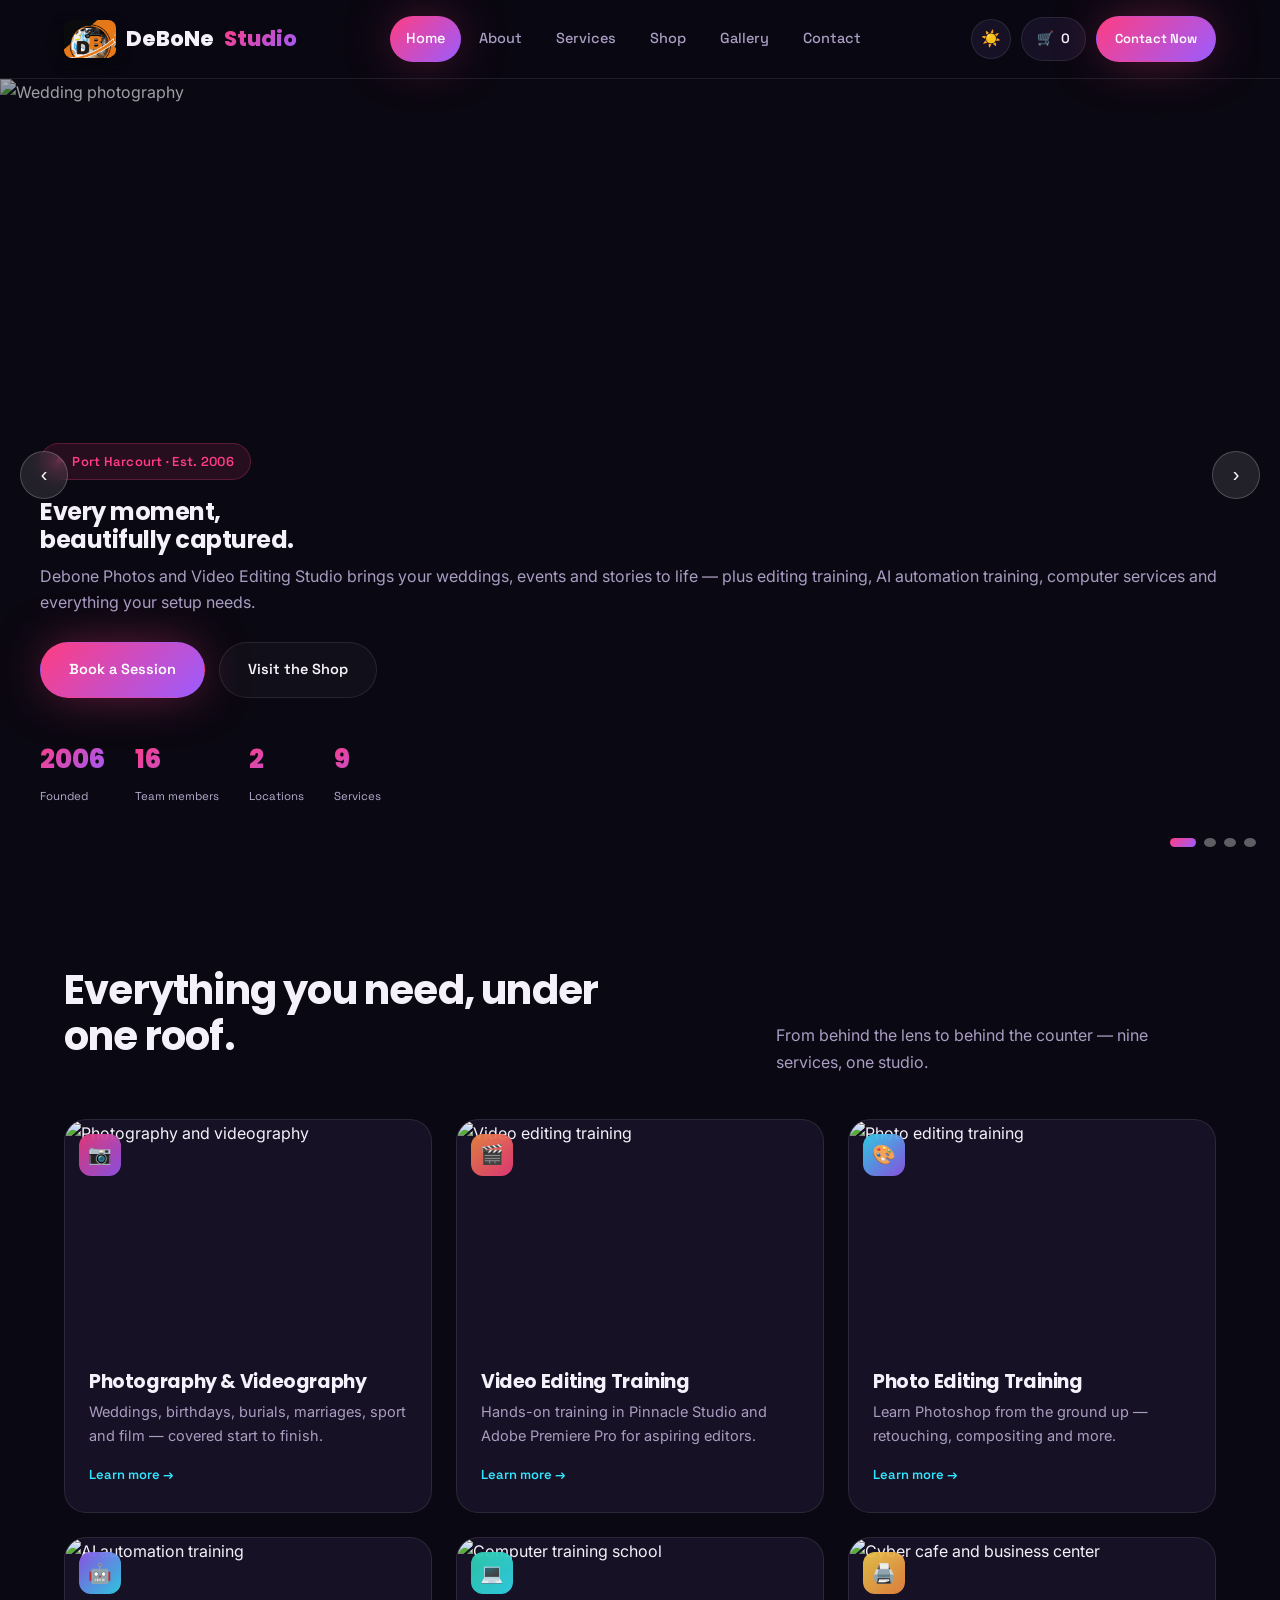
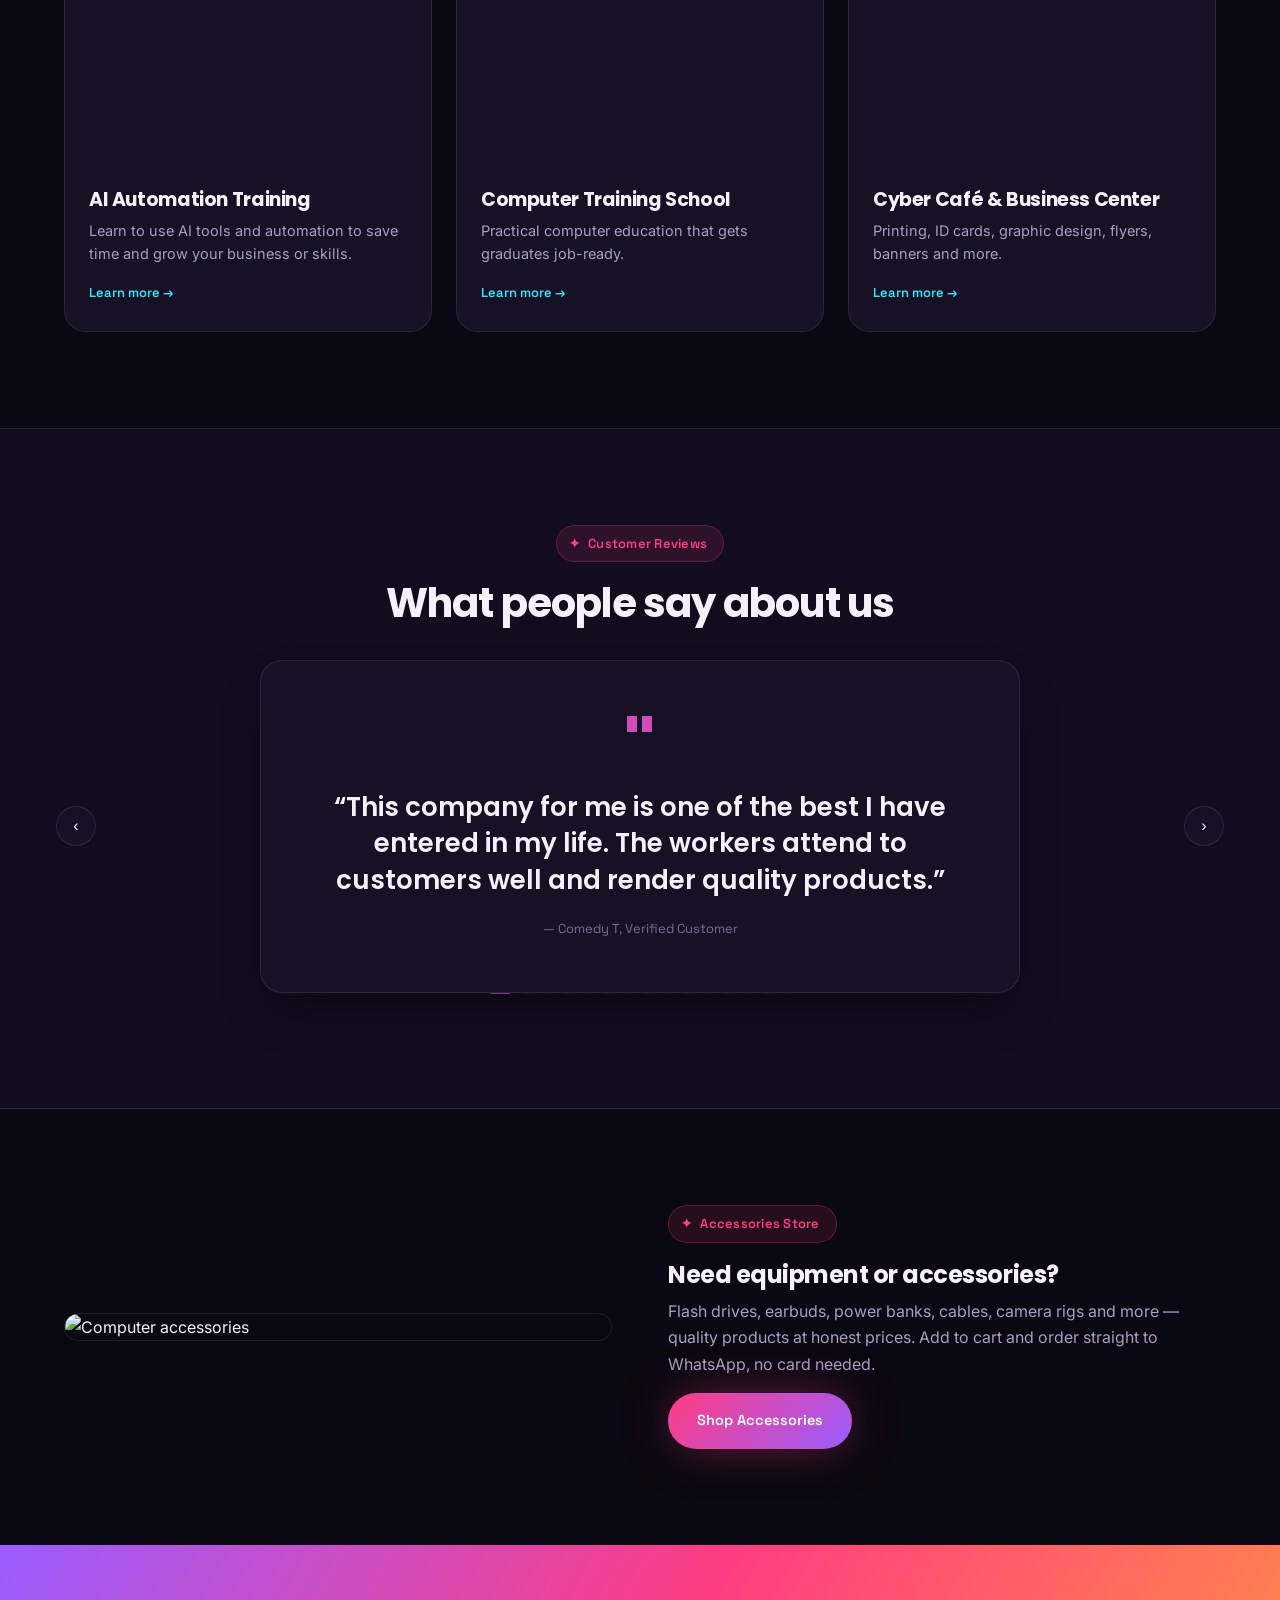
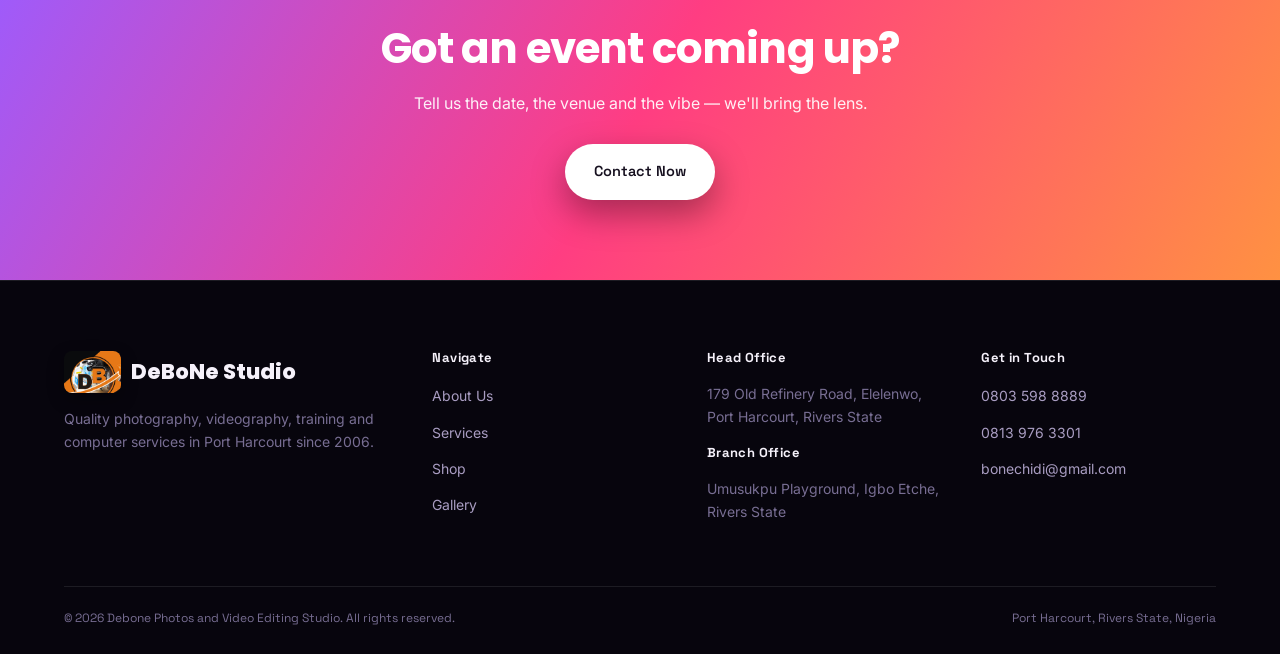
==== commit 01ca02a9: "Add files via upload" ====
--- a/index.html
+++ b/index.html
@@ -11,7 +11,7 @@
 
 <header class="site-header">
   <div class="nav-wrap">
-    <a href="index.html" class="logo"><span class="dot"></span>DeBoNe <em>Studio</em></a>
+    <a href="index.html" class="logo"><img src="logo.png" alt="DB Computer & Studio Production logo">DeBoNe <em>Studio</em></a>
     <nav class="main-nav">
       <ul>
         <li><a href="index.html" class="active">Home</a></li>
@@ -186,7 +186,7 @@
   <div class="container">
     <div class="footer-grid">
       <div>
-        <div class="logo" style="margin-bottom:14px;"><span class="dot"></span>DeBoNe Studio</div>
+        <div class="logo" style="margin-bottom:14px;"><img src="logo.png" alt="DB Computer & Studio Production logo">DeBoNe Studio</div>
         <p>Quality photography, videography, training and computer services in Port Harcourt since 2006.</p>
       </div>
       <div>
--- a/styles.css
+++ b/styles.css
@@ -113,9 +113,10 @@
 }
 .logo{
   font-family:var(--font-display); font-size:21px; font-weight:800; color:var(--ink);
-  display:flex; align-items:center; gap:9px;
-}
-.logo .dot{width:12px;height:12px;border-radius:50%; background:var(--grad-main); box-shadow:0 0 14px rgba(255,61,130,.6); display:inline-block;}
+  display:flex; align-items:center; gap:10px;
+}
+.logo img{height:38px; width:auto; border-radius:8px; display:block; box-shadow:0 6px 16px rgba(0,0,0,.35);}
+footer.site-footer .logo img{height:42px;}
 .logo em{font-style:normal; background:var(--grad-main); -webkit-background-clip:text; background-clip:text; color:transparent;}
 nav.main-nav ul{display:flex; gap:2px; align-items:center;}
 nav.main-nav a{
